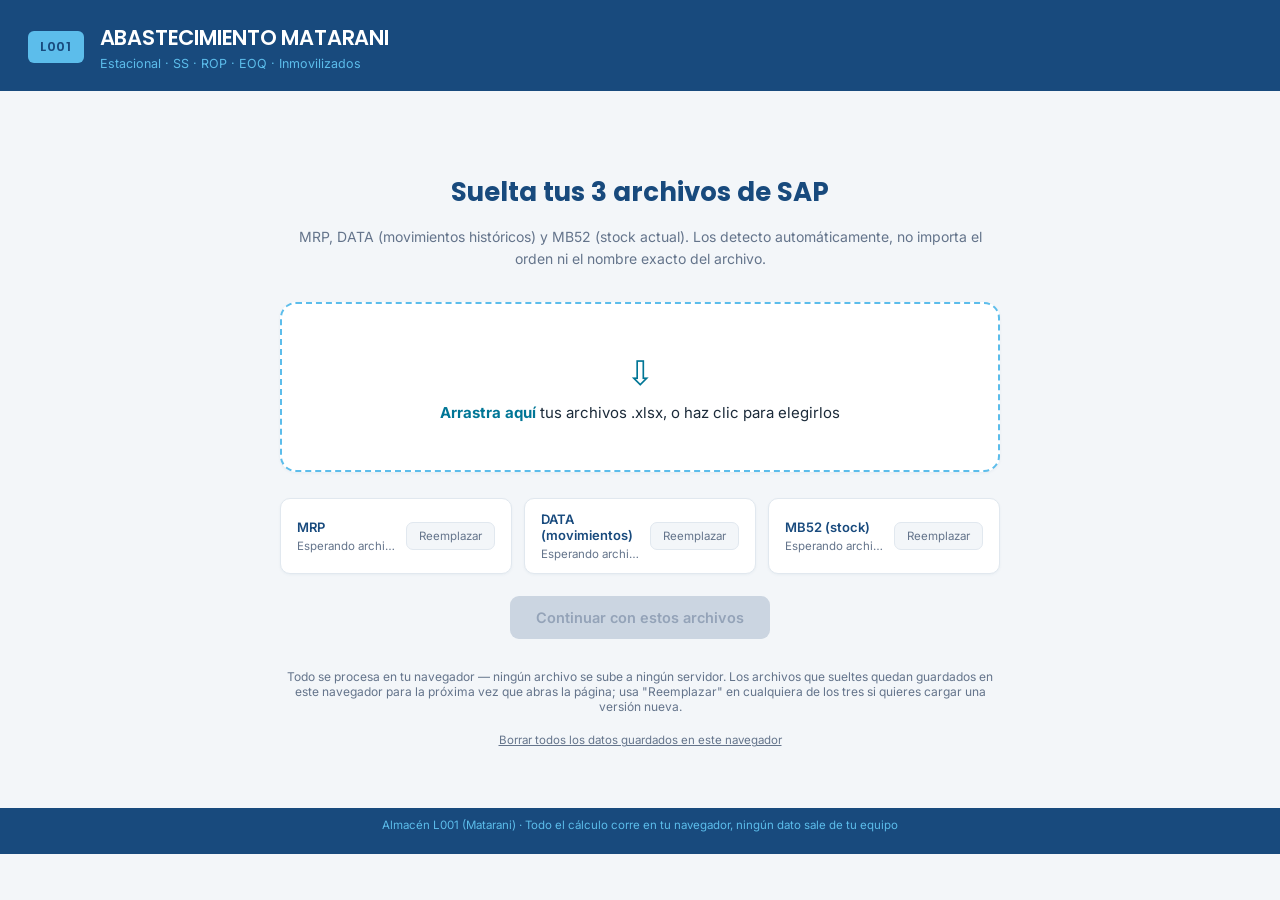
==== index.html @ 0bd4906e "index.html" ====
<!DOCTYPE html>
<html lang="es">
<head>
<meta charset="UTF-8" />
<meta name="viewport" content="width=device-width, initial-scale=1.0" />
<title>Abastecimiento L001 · Matarani</title>
<link rel="preconnect" href="https://fonts.googleapis.com">
<link href="https://fonts.googleapis.com/css2?family=Poppins:wght@500;600;700;800&family=Inter:wght@400;500;600;700&display=swap" rel="stylesheet">
<link rel="stylesheet" href="style.css" />
<script src="vendor/xlsx.full.min.js"></script>
<script src="engine.js" defer></script>
<script src="file-parser.js" defer></script>
<script src="storage.js" defer></script>
<script src="app.js" defer></script>
</head>
<body>

<div id="loading-overlay" style="display:none">
  <div class="loader-content">
    <div class="pulse-dot"></div>
    <p id="loading-msg">Calando datos…</p>
  </div>
</div>

<header class="topbar">
  <div class="topbar-inner">
    <div class="brand">
      <span class="brand-mark">L001</span>
      <div>
        <h1>ABASTECIMIENTO <span class="accent">MATARANI</span></h1>
        <p class="brand-sub">Estacional · SS · ROP · EOQ · Inmovilizados</p>
      </div>
    </div>
  </div>
</header>

<!-- ===================== PANTALLA DE CARGA ===================== -->
<div id="pantalla-carga">
  <div class="carga-inner">
    <h2>Suelta tus 3 archivos de SAP</h2>
    <p class="carga-sub">MRP, DATA (movimientos históricos) y MB52 (stock actual). Los detecto automáticamente, no importa el orden ni el nombre exacto del archivo.</p>

    <div id="dropzone" class="dropzone">
      <input type="file" id="file-input" multiple accept=".xlsx,.xls" hidden />
      <div class="dropzone-icon">⇩</div>
      <p class="dropzone-texto"><strong>Arrastra aquí</strong> tus archivos .xlsx, o haz clic para elegirlos</p>
    </div>

    <div class="chips-archivos">
      <div class="chip-archivo" id="chip-MRP">
        <div class="chip-texto">
          <span class="chip-nombre">MRP</span>
          <span class="chip-status">Esperando archivo…</span>
        </div>
        <button type="button" class="btn-reemplazar" data-tipo="MRP">Reemplazar</button>
        <input type="file" class="input-individual" data-tipo="MRP" accept=".xlsx,.xls" hidden />
      </div>
      <div class="chip-archivo" id="chip-DATA">
        <div class="chip-texto">
          <span class="chip-nombre">DATA (movimientos)</span>
          <span class="chip-status">Esperando archivo…</span>
        </div>
        <button type="button" class="btn-reemplazar" data-tipo="DATA">Reemplazar</button>
        <input type="file" class="input-individual" data-tipo="DATA" accept=".xlsx,.xls" hidden />
      </div>
      <div class="chip-archivo" id="chip-MB52">
        <div class="chip-texto">
          <span class="chip-nombre">MB52 (stock)</span>
          <span class="chip-status">Esperando archivo…</span>
        </div>
        <button type="button" class="btn-reemplazar" data-tipo="MB52">Reemplazar</button>
        <input type="file" class="input-individual" data-tipo="MB52" accept=".xlsx,.xls" hidden />
      </div>
    </div>

    <button type="button" id="btn-continuar" class="btn-continuar" disabled>Continuar con estos archivos</button>

    <p id="aviso-archivos" class="aviso-archivos" style="display:none"></p>

    <p class="carga-nota">
      Todo se procesa en tu navegador — ningún archivo se sube a ningún servidor. Los archivos que sueltes
      quedan guardados en este navegador para la próxima vez que abras la página; usa "Reemplazar" en
      cualquiera de los tres si quieres cargar una versión nueva.
    </p>
    <button type="button" id="btn-borrar-cache" class="btn-texto">Borrar todos los datos guardados en este navegador</button>
  </div>
</div>

<!-- ===================== DASHBOARD ===================== -->
<div id="dashboard" style="display:none">

  <nav class="tabs">
    <button class="tab-btn active" data-tab="resumen">Resumen</button>
    <button class="tab-btn" data-tab="estacionalidad">Estacionalidad</button>
    <button class="tab-btn" data-tab="materiales">Materiales</button>
    <button class="tab-btn" data-tab="tendencia">Tendencia por Producto</button>
    <button class="tab-btn" data-tab="inmovilizados">Inmovilizados</button>
    <button class="tab-btn" data-tab="parametros">Parámetros</button>
    <div class="tabs-acciones">
      <button id="btn-exportar" class="btn-secundario">Exportar Excel</button>
      <button id="btn-nuevos-archivos" class="btn-secundario">Cargar mis archivos</button>
    </div>
  </nav>

  <main>

    <!-- ===================== RESUMEN ===================== -->
    <section id="tab-resumen" class="tab-panel active">
      <p class="linea-temporada">Temporada vigente este mes: <span class="chip" id="temporada-actual">—</span></p>

      <div class="resumen-top">
        <div class="gauge-card">
          <div class="gauge-wrap">
            <div class="gauge" id="gauge-salud" style="--pct:0">
              <div class="gauge-inner">
                <span class="gauge-valor" id="gauge-valor">—</span>
                <span class="gauge-label">Salud de abastecimiento</span>
              </div>
            </div>
          </div>
          <p class="gauge-nota">% de materiales en VERDE (stock por encima del punto de reorden)</p>
        </div>

        <div class="kpi-grid kpi-grid-resumen">
          <div class="kpi-card">
            <span class="kpi-label">Materiales analizados</span>
            <span class="kpi-value" id="kpi-total">—</span>
          </div>
          <div class="kpi-card kpi-rojo">
            <span class="kpi-label">Riesgo de quiebre</span>
            <span class="kpi-value" id="kpi-rojo">—</span>
          </div>
          <div class="kpi-card kpi-amarillo">
            <span class="kpi-label">A vigilar</span>
            <span class="kpi-value" id="kpi-amarillo">—</span>
          </div>
          <div class="kpi-card kpi-verde">
            <span class="kpi-label">OK</span>
            <span class="kpi-value" id="kpi-verde">—</span>
          </div>
        </div>
      </div>
      <p class="confianza-linea">Confianza del dato histórico: <span id="kpi-confianza">—</span></p>

      <div class="panel">
        <div class="panel-header">
          <h2>Top 25 prioritarios</h2>
          <p class="panel-sub">Riesgo real de quiebre + historial de consumo confiable (Alta/Media), usando la demanda de la temporada objetivo de cada material según su lead time.</p>
        </div>
        <div class="table-wrap">
          <table>
            <thead>
              <tr>
                <th>Material</th><th>Descripción</th><th>Clasificación</th><th>Temp. Objetivo</th>
                <th class="num">Stock Real</th><th class="num">ROP Calculado</th><th>Confianza</th>
              </tr>
            </thead>
            <tbody id="tabla-prioritarios-body"></tbody>
          </table>
        </div>
      </div>
    </section>

    <!-- ===================== ESTACIONALIDAD ===================== -->
    <section id="tab-estacionalidad" class="tab-panel">
      <div class="panel">
        <div class="panel-header">
          <h2>Índice de estacionalidad — derivado de tus datos</h2>
          <p class="panel-sub">Consumo promedio de cada mes-calendario (a través de todos los años en tus archivos) vs. el promedio general. Rango analizado: <span id="rango-fechas">—</span></p>
        </div>
        <div id="grafico-estacional" class="grafico-estacional"></div>
        <p class="leyenda-estacional">
          <span class="leyenda-item"><span class="dot dot-roja"></span> Alta</span>
          <span class="leyenda-item"><span class="dot dot-amarilla"></span> Media</span>
          <span class="leyenda-item"><span class="dot dot-verde"></span> Baja</span>
        </p>
      </div>
    </section>

    <!-- ===================== MATERIALES ===================== -->
    <section id="tab-materiales" class="tab-panel">
      <div class="filtros">
        <input type="text" id="buscar-material" placeholder="Buscar por código o descripción…" />
        <select id="filtro-riesgo">
          <option value="TODOS">Todos los riesgos</option>
          <option value="ROJO">Riesgo de quiebre</option>
          <option value="AMARILLO">Vigilar</option>
          <option value="VERDE">OK</option>
        </select>
        <select id="filtro-confianza">
          <option value="TODAS">Toda confianza</option>
          <option value="Alta">Alta</option>
          <option value="Media">Media</option>
          <option value="Baja">Baja</option>
          <option value="Sin datos">Sin datos</option>
        </select>
        <span class="conteo" id="conteo-materiales"></span>
      </div>
      <div class="panel">
        <div class="table-wrap tall">
          <table>
            <thead>
              <tr>
                <th>Material</th><th>Descripción</th><th>Clasif.</th><th>Temp.</th>
                <th class="num">LT (días)</th><th class="num">Stock Real</th>
                <th class="num">SS SAP</th><th class="num">SS Calc.</th>
                <th class="num">ROP SAP</th><th class="num">ROP Calc.</th>
                <th>Confianza</th><th>Últ. Movimiento</th><th class="num">Costo Unit.</th><th class="num">EOQ</th><th>Riesgo</th>
              </tr>
            </thead>
            <tbody id="tabla-materiales-body"></tbody>
          </table>
        </div>
      </div>
    </section>

    <!-- ===================== TENDENCIA POR PRODUCTO ===================== -->
    <section id="tab-tendencia" class="tab-panel">
      <div class="panel">
        <div class="panel-header">
          <h2>Tendencia de consumo por producto</h2>
          <p class="panel-sub">Elige un material para ver su historial de consumo real mes a mes.</p>
        </div>
        <div class="buscador-tendencia">
          <input type="text" id="buscar-tendencia" list="lista-materiales-tendencia" placeholder="Busca por código o descripción…" />
          <datalist id="lista-materiales-tendencia"></datalist>
        </div>
        <div id="tendencia-vacio" class="tendencia-vacio">Selecciona un material para ver su tendencia.</div>
        <div id="tendencia-contenido" style="display:none">
          <div class="tendencia-info">
            <div>
              <span class="tendencia-material" id="tendencia-material-nombre">—</span>
              <span class="tendencia-material-clasif" id="tendencia-material-clasif">—</span>
            </div>
            <div class="tendencia-stats">
              <div><span class="stat-label">Total período</span><span class="stat-valor" id="tendencia-total">—</span></div>
              <div><span class="stat-label">Promedio mensual</span><span class="stat-valor" id="tendencia-promedio">—</span></div>
              <div><span class="stat-label">Mes pico</span><span class="stat-valor" id="tendencia-pico">—</span></div>
              <div><span class="stat-label">Mes valle</span><span class="stat-valor" id="tendencia-valle">—</span></div>
            </div>
          </div>
          <div id="tendencia-grafico" class="tendencia-grafico"></div>
        </div>
      </div>
    </section>

    <!-- ===================== INMOVILIZADOS ===================== -->
    <section id="tab-inmovilizados" class="tab-panel">
      <div class="panel umbrales">
        <label>Umbral moderado (días sin consumo)
          <input type="number" id="umbral-moderado" value="180" min="30" step="10" />
        </label>
        <label>Umbral crítico (días sin consumo)
          <input type="number" id="umbral-critico" value="365" min="60" step="10" />
        </label>
      </div>
      <div class="kpi-grid">
        <div class="kpi-card">
          <span class="kpi-label">Materiales inmovilizados</span>
          <span class="kpi-value" id="kpi-inmov-total">—</span>
        </div>
        <div class="kpi-card kpi-rojo">
          <span class="kpi-label">Crítico</span>
          <span class="kpi-value" id="kpi-inmov-critico">—</span>
        </div>
        <div class="kpi-card kpi-amarillo">
          <span class="kpi-label">Moderado</span>
          <span class="kpi-value" id="kpi-inmov-moderado">—</span>
        </div>
        <div class="kpi-card">
          <span class="kpi-label">Valor estimado inmovilizado</span>
          <span class="kpi-value kpi-value-small" id="kpi-inmov-valor">—</span>
        </div>
      </div>
      <div class="panel">
        <div class="panel-header">
          <h2>Materiales con stock físico y sin consumo real reciente</h2>
          <p class="panel-sub">Costo unitario ya viene de MB52 (ponderado por lote) — no hace falta cargarlo a mano.</p>
        </div>
        <div class="table-wrap tall">
          <table>
            <thead>
              <tr>
                <th>Material</th><th>Descripción</th><th>Clasif.</th>
                <th class="num">Stock Real</th><th class="num">Días sin mov.</th>
                <th>Último consumo</th><th>Severidad</th><th class="num">Valor</th>
              </tr>
            </thead>
            <tbody id="tabla-inmovilizados-body"></tbody>
          </table>
        </div>
      </div>
    </section>

    <!-- ===================== PARAMETROS ===================== -->
    <section id="tab-parametros" class="tab-panel">
      <div class="panel panel-form">
        <div class="panel-header">
          <h2>Parámetros del modelo</h2>
          <p class="panel-sub">Se guardan en este navegador. Al guardar, se vuelve a calcular todo automáticamente.</p>
        </div>
        <form id="form-parametros">
          <label>Nivel de servicio — Z
            <input type="number" id="input-z" step="0.001" />
            <span class="hint">1.645 ≈ 95% · 1.881 ≈ 97% · 2.05 ≈ 98%</span>
          </label>
          <label>Costo de ordenar S (S/. por orden)
            <input type="number" id="input-s" step="1" />
          </label>
          <label>Costo de mantener H (% anual)
            <input type="number" id="input-h" step="0.5" />
          </label>
          <label>Umbral Temporada Alta (índice ≥)
            <input type="number" id="input-umbral-alta" step="0.05" />
          </label>
          <label>Umbral Temporada Baja (índice &lt;)
            <input type="number" id="input-umbral-baja" step="0.05" />
          </label>
          <button type="submit">Guardar y recalcular</button>
          <span class="guardado-msg" id="guardado-msg">Guardado ✓</span>
        </form>
      </div>
    </section>

  </main>
</div>

<footer>
  Almacén L001 (Matarani) · Todo el cálculo corre en tu navegador, ningún dato sale de tu equipo
</footer>

</body>
</html>
---- style.css ----
:root {
  --azul: #184a7d;
  --teal: #007696;
  --celeste: #5cbdeb;
  --verde: #76a140;
  --amarillo: #ffc700;
  --rojo: #ca2d00;
  --azul-soft: rgba(24, 74, 125, 0.08);
  --teal-soft: rgba(0, 118, 150, 0.12);
  --verde-soft: rgba(118, 161, 64, 0.14);
  --amarillo-soft: rgba(255, 199, 0, 0.20);
  --rojo-soft: rgba(202, 45, 0, 0.12);
  --bg: #f3f6f9;
  --panel: #ffffff;
  --line: #e1e8ef;
  --text: #1c2b3a;
  --text-muted: #64748b;
  --font-display: 'Poppins', 'Century Gothic', 'Avant Garde', sans-serif;
  --font-ui: 'Inter', 'Calibri', 'Segoe UI', sans-serif;
}

* { box-sizing: border-box; }

body {
  margin: 0;
  background: var(--bg);
  color: var(--text);
  font-family: var(--font-ui);
  -webkit-font-smoothing: antialiased;
  min-height: 100vh;
}

/* ---------- Loading ---------- */
#loading-overlay {
  position: fixed; inset: 0; z-index: 100;
  background: rgba(24, 74, 125, 0.92);
  display: flex; align-items: center; justify-content: center;
}
.loader-content { text-align: center; color: #fff; }
.pulse-dot {
  width: 14px; height: 14px; border-radius: 50%;
  background: var(--celeste); margin: 0 auto 14px;
  animation: pulse 1.4s ease-in-out infinite;
}
@keyframes pulse {
  0%, 100% { transform: scale(1); opacity: 1; }
  50% { transform: scale(1.3); opacity: 0.6; }
}

/* ---------- Header ---------- */
.topbar { background: var(--azul); }
.topbar-inner {
  max-width: 1800px; margin: 0 auto; padding: 22px 28px 20px;
  display: flex; align-items: center; justify-content: space-between; flex-wrap: wrap; gap: 12px;
}
.brand { display: flex; align-items: center; gap: 16px; }
.brand-mark {
  font-family: var(--font-display); font-weight: 600; font-size: 13px;
  color: var(--azul); background: var(--celeste);
  padding: 6px 12px; border-radius: 6px; letter-spacing: 0.05em;
}
.brand h1 { font-family: var(--font-display); font-size: 21px; margin: 0; font-weight: 600; letter-spacing: -0.01em; color: #fff; }
.brand-sub { margin: 3px 0 0; font-size: 12.5px; color: var(--celeste); }

.wave-divider { width: 100%; height: 20px; line-height: 0; }
.wave-divider svg { width: 100%; height: 100%; display: block; }

/* ---------- Pantalla de carga ---------- */
#pantalla-carga { padding: 60px 28px; }
.carga-inner { max-width: 720px; margin: 0 auto; text-align: center; }
.carga-inner h2 { font-family: var(--font-display); font-size: 26px; margin-bottom: 8px; color: var(--azul); }
.carga-sub { color: var(--text-muted); font-size: 14px; margin-bottom: 32px; line-height: 1.6; }

.dropzone {
  border: 2px dashed var(--celeste); border-radius: 16px; padding: 48px 24px;
  cursor: pointer; transition: border-color 0.2s, background 0.2s;
  background: var(--panel); box-shadow: 0 1px 3px rgba(24, 74, 125, 0.06);
}
.dropzone:hover, .dropzone.dragging { border-color: var(--teal); background: var(--teal-soft); }
.dropzone-icon { font-size: 34px; color: var(--teal); margin-bottom: 10px; }
.dropzone-texto { color: var(--text); font-size: 15px; margin: 0; }
.dropzone-texto strong { color: var(--teal); }

.chips-archivos { display: flex; gap: 12px; margin-top: 26px; flex-wrap: wrap; justify-content: center; }
.chip-archivo {
  flex: 1; min-width: 220px; background: var(--panel); border: 1px solid var(--line);
  border-radius: 10px; padding: 12px 16px; text-align: left; box-shadow: 0 1px 3px rgba(24, 74, 125, 0.05);
  display: flex; align-items: center; justify-content: space-between; gap: 10px;
}
.chip-archivo.chip-listo { border-color: var(--verde); background: var(--verde-soft); }
.chip-texto { display: flex; flex-direction: column; min-width: 0; }
.chip-nombre { display: block; font-weight: 600; font-size: 13px; margin-bottom: 4px; color: var(--azul); }
.chip-status { display: block; font-size: 11.5px; color: var(--text-muted); overflow: hidden; text-overflow: ellipsis; white-space: nowrap; }
.chip-archivo.chip-listo .chip-status { color: #4d7a1f; }
.btn-reemplazar {
  flex-shrink: 0; background: var(--bg); border: 1px solid var(--line); color: var(--text-muted);
  padding: 6px 12px; border-radius: 7px; font-size: 11.5px; cursor: pointer; font-family: var(--font-ui);
}
.btn-reemplazar:hover { border-color: var(--teal); color: var(--teal); }

.btn-continuar {
  margin-top: 22px; background: var(--teal); color: #fff; border: none; font-weight: 600;
  padding: 13px 26px; border-radius: 9px; cursor: pointer; font-family: var(--font-ui); font-size: 14.5px;
}
.btn-continuar:disabled { background: #cbd5e1; color: #94a3b8; cursor: not-allowed; }
.btn-continuar:not(:disabled):hover { background: #005f79; }

.btn-texto {
  display: block; margin: 18px auto 0; background: none; border: none; color: var(--text-muted);
  font-size: 11.5px; text-decoration: underline; cursor: pointer; font-family: var(--font-ui);
}
.btn-texto:hover { color: var(--rojo); }

.aviso-archivos {
  margin-top: 18px; color: #8a6d00; background: var(--amarillo-soft);
  border-radius: 8px; padding: 10px 14px; font-size: 13px;
}
.carga-nota { margin-top: 30px; font-size: 12px; color: var(--text-muted); }

.banner-publicado {
  background: var(--teal-soft); border: 1px solid var(--teal); border-radius: 12px;
  padding: 16px 20px; margin-bottom: 30px; display: flex; align-items: center;
  justify-content: space-between; gap: 16px; flex-wrap: wrap; text-align: left;
}
.banner-publicado p { margin: 0; font-size: 13.5px; color: var(--azul); }
.aviso-modo-publicado {
  max-width: 1800px; margin: 0 auto; padding: 10px 28px; background: var(--teal-soft);
  color: var(--teal); font-size: 12.5px; border-bottom: 1px solid var(--line);
}
.label-ancho { flex-basis: 100%; }
.acciones-publicar { display: flex; align-items: center; gap: 14px; padding: 0 20px 20px; }
.estado-publicar { font-size: 12.5px; color: var(--text-muted); }
.estado-publicar.ok { color: var(--verde); }
.estado-publicar.error { color: var(--rojo); }

/* ---------- Tabs ---------- */
.tabs {
  max-width: 1800px; margin: 0 auto; padding: 14px 28px 0;
  display: flex; gap: 6px; align-items: center; border-bottom: 1px solid var(--line);
}
.tab-btn {
  font-family: var(--font-ui); font-size: 14px; font-weight: 500;
  background: none; border: none; color: var(--text-muted);
  padding: 10px 16px; cursor: pointer; border-bottom: 2px solid transparent;
  transition: color 0.15s, border-color 0.15s;
}
.tab-btn:hover { color: var(--azul); }
.tab-btn.active { color: var(--teal); border-bottom-color: var(--teal); }
.tabs-acciones { margin-left: auto; display: flex; gap: 8px; padding-bottom: 8px; }
.btn-secundario {
  background: var(--panel); border: 1px solid var(--line); color: var(--azul);
  padding: 7px 14px; border-radius: 8px; font-size: 12.5px; cursor: pointer; font-family: var(--font-ui);
}
.btn-secundario:hover { border-color: var(--teal); color: var(--teal); }

main { max-width: 1800px; margin: 0 auto; padding: 26px 28px 60px; }
.tab-panel { display: none; }
.tab-panel.active { display: block; }

/* ---------- KPI cards ---------- */
.linea-temporada { color: var(--text-muted); font-size: 13.5px; margin: 0 0 16px; }
.kpi-grid { display: grid; grid-template-columns: repeat(4, 1fr); gap: 14px; margin-bottom: 8px; }
.kpi-card {
  background: var(--panel); border: 1px solid var(--line); border-top: 3px solid var(--celeste);
  border-radius: 10px; padding: 16px 18px; display: flex; flex-direction: column; gap: 6px;
  box-shadow: 0 1px 3px rgba(24, 74, 125, 0.05);
}
.kpi-label { font-size: 12px; color: var(--text-muted); }
.kpi-value { font-family: var(--font-display); font-size: 30px; font-weight: 600; color: var(--azul); font-variant-numeric: tabular-nums; }
.kpi-value-small { font-size: 18px; }
.kpi-card.kpi-rojo { border-top-color: var(--rojo); }
.kpi-card.kpi-rojo .kpi-value { color: var(--rojo); }
.kpi-card.kpi-amarillo { border-top-color: var(--amarillo); }
.kpi-card.kpi-amarillo .kpi-value { color: #8a6d00; }
.kpi-card.kpi-verde { border-top-color: var(--verde); }
.kpi-card.kpi-verde .kpi-value { color: var(--verde); }
.confianza-linea { color: var(--text-muted); font-size: 13px; margin: 10px 0 24px; }

/* ---------- Panels ---------- */
.panel { background: var(--panel); border: 1px solid var(--line); border-radius: 12px; margin-bottom: 20px; overflow: hidden; box-shadow: 0 1px 3px rgba(24, 74, 125, 0.05); }
.panel-header { padding: 18px 20px 4px; }
.panel-header h2 { font-family: var(--font-display); font-size: 16px; margin: 0 0 4px; font-weight: 600; color: var(--azul); }
.panel-sub { font-size: 12.5px; color: var(--text-muted); margin: 0 0 12px; }

/* ---------- Tables ---------- */
.table-wrap { overflow-x: auto; padding: 0 4px 12px; }
.table-wrap.tall { max-height: 620px; overflow-y: auto; }
table { width: 100%; border-collapse: collapse; font-size: 12.8px; }
thead th {
  position: sticky; top: 0; background: var(--azul);
  text-align: left; padding: 10px 12px; font-weight: 500; color: #fff;
  border-bottom: 1px solid var(--line); white-space: nowrap;
}
tbody td { padding: 9px 12px; border-bottom: 1px solid var(--line); white-space: nowrap; }
tbody tr:hover { background: var(--teal-soft); }
td.num, th.num { text-align: right; font-variant-numeric: tabular-nums; }
td.desc { white-space: normal; max-width: 260px; }
.muted { color: var(--text-muted); font-style: italic; }
.centrado { text-align: center; }

/* ---------- Chips ---------- */
.chip {
  display: inline-block; font-size: 11px; font-weight: 500; padding: 3px 9px;
  border-radius: 20px; font-family: var(--font-ui);
}
.chip-roja { background: var(--rojo-soft); color: var(--rojo); }
.chip-amarilla { background: var(--amarillo-soft); color: #8a6d00; }
.chip-verde { background: var(--verde-soft); color: var(--verde); }
.chip-alta { background: var(--verde-soft); color: var(--verde); }
.chip-media { background: var(--amarillo-soft); color: #8a6d00; }
.chip-baja { background: #eef1f5; color: var(--text-muted); }
.chip-sindatos { background: #eef1f5; color: var(--text-muted); }

/* ---------- Filters ---------- */
.filtros { display: flex; gap: 10px; align-items: center; margin-bottom: 14px; flex-wrap: wrap; }
.filtros input, .filtros select {
  background: var(--panel); border: 1px solid var(--line); color: var(--text);
  padding: 9px 12px; border-radius: 8px; font-family: var(--font-ui); font-size: 13px;
}
.filtros input { flex: 1; min-width: 220px; }
.conteo { color: var(--text-muted); font-size: 12.5px; margin-left: auto; }

/* ---------- Inmovilizados thresholds ---------- */
.umbrales { padding: 16px 20px; display: flex; gap: 24px; }
.umbrales label { display: flex; flex-direction: column; gap: 6px; font-size: 12.5px; color: var(--text-muted); }
.umbrales input {
  background: var(--bg); border: 1px solid var(--line); color: var(--text);
  padding: 7px 10px; border-radius: 6px; width: 100px;
}

/* ---------- Parametros form ---------- */
.panel-form form { padding: 4px 20px 22px; display: flex; flex-wrap: wrap; gap: 20px; align-items: flex-end; }
.panel-form label { display: flex; flex-direction: column; gap: 6px; font-size: 12.5px; color: var(--text-muted); }
.panel-form input {
  background: var(--bg); border: 1px solid var(--line); color: var(--text);
  padding: 9px 11px; border-radius: 8px; width: 160px;
}
.hint { font-size: 10.5px; color: var(--text-muted); font-style: italic; }
.panel-form button {
  background: var(--teal); color: #fff; border: none; font-weight: 600;
  padding: 10px 18px; border-radius: 8px; cursor: pointer; font-family: var(--font-ui); font-size: 13.5px;
}
.panel-form button:hover { background: #005f79; }
.guardado-msg { color: var(--verde); font-size: 12.5px; opacity: 0; transition: opacity 0.3s; }
.datos-info { padding: 0 20px 20px; font-size: 13px; color: var(--text-muted); line-height: 1.6; }
.datos-info code { background: var(--bg); padding: 2px 6px; border-radius: 4px; font-size: 12px; color: var(--teal); }

/* ---------- Estacionalidad ---------- */
.grafico-estacional {
  display: flex; align-items: flex-end; gap: 10px; height: 220px;
  padding: 20px 20px 8px; margin: 0 4px;
}
.barra-mes { flex: 1; display: flex; flex-direction: column; align-items: center; justify-content: flex-end; height: 100%; }
.barra-valor { font-size: 11px; color: var(--text-muted); margin-bottom: 4px; font-variant-numeric: tabular-nums; }
.barra { width: 100%; border-radius: 4px 4px 0 0; transition: height 0.3s; }
.barra-roja { background: var(--rojo); }
.barra-amarilla { background: var(--amarillo); }
.barra-verde { background: var(--verde); }
.barra-label { font-size: 11.5px; color: var(--text-muted); margin-top: 8px; }
.leyenda-estacional { display: flex; gap: 20px; padding: 0 20px 18px; font-size: 12px; color: var(--text-muted); }
.leyenda-item { display: flex; align-items: center; gap: 6px; }
.dot { width: 8px; height: 8px; border-radius: 50%; display: inline-block; }
.dot-roja { background: var(--rojo); }
.dot-amarilla { background: var(--amarillo); }
.dot-verde { background: var(--verde); }

footer {
  background: var(--azul); color: var(--celeste); text-align: center;
  font-size: 11.5px; padding: 10px 24px 22px;
}
footer .tagline { display: block; font-family: var(--font-display); font-style: italic; font-size: 12.5px; color: #fff; margin-bottom: 6px; }

@media (max-width: 900px) {
  .kpi-grid { grid-template-columns: repeat(2, 1fr); }
  .chips-archivos { flex-direction: column; }
}
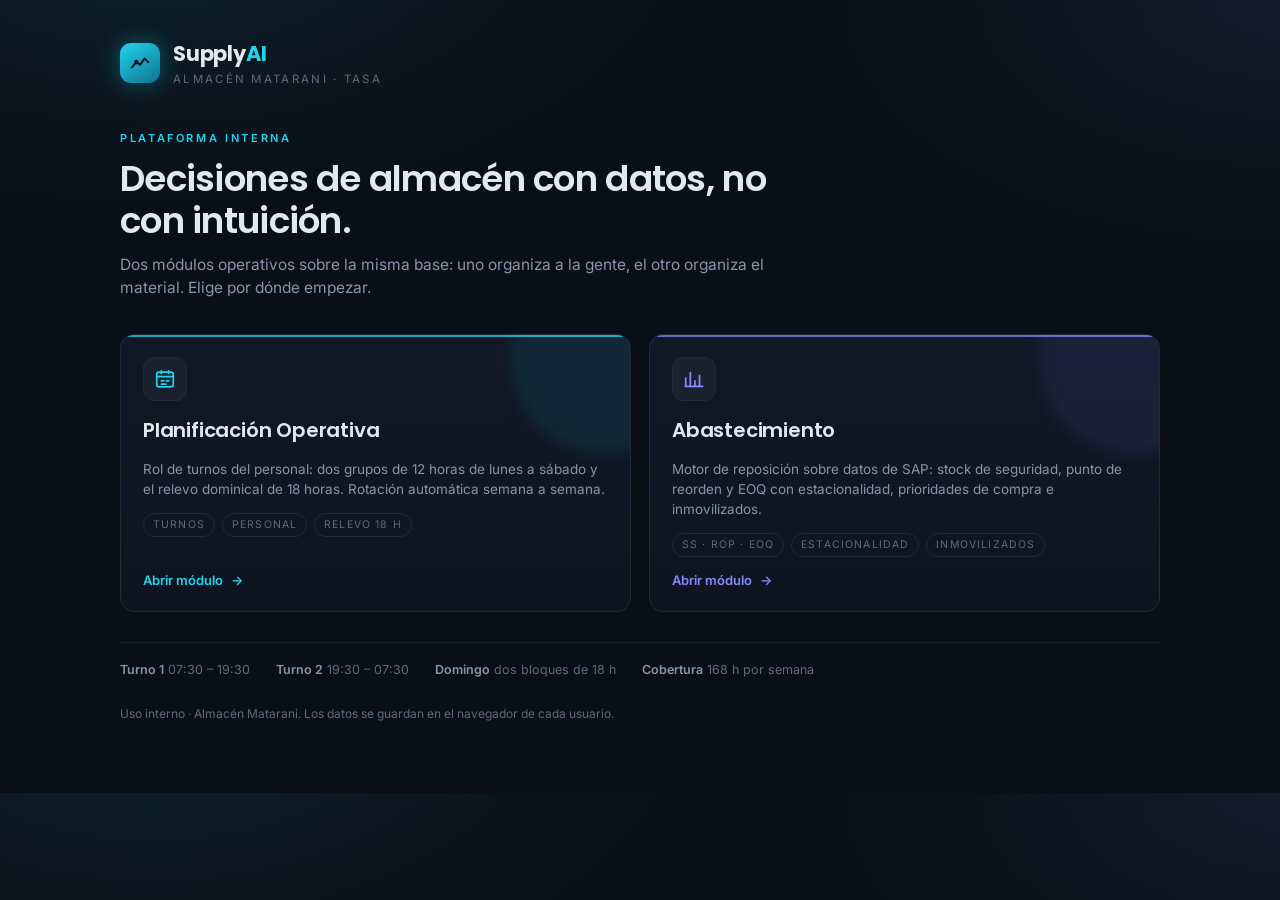
==== commit 70b591b4: "index.html" ====
--- a/index.html
+++ b/index.html
@@ -1,333 +1,128 @@
 <!DOCTYPE html>
 <html lang="es">
-<head>
-<meta charset="UTF-8" />
-<meta name="viewport" content="width=device-width, initial-scale=1.0" />
-<title>Abastecimiento L001 · Matarani</title>
+<meta charset="utf-8">
+<meta name="viewport" content="width=device-width, initial-scale=1">
+<title>Supply AI — TASA</title>
 <link rel="preconnect" href="https://fonts.googleapis.com">
-<link href="https://fonts.googleapis.com/css2?family=Poppins:wght@500;600;700;800&family=Inter:wght@400;500;600;700&display=swap" rel="stylesheet">
-<link rel="stylesheet" href="style.css" />
-<script src="vendor/xlsx.full.min.js"></script>
-<script src="engine.js" defer></script>
-<script src="file-parser.js" defer></script>
-<script src="storage.js" defer></script>
-<script src="app.js" defer></script>
-</head>
-<body>
+<link rel="preconnect" href="https://fonts.gstatic.com" crossorigin>
+<link href="https://fonts.googleapis.com/css2?family=Poppins:wght@500;600;700&family=Inter:wght@400;500;600&display=swap" rel="stylesheet">
+<style>
+  :root{
+    --bg:#0a0e17; --panel:#111826; --panel-2:#0e141f;
+    --line:#1e293b; --line-soft:#172032;
+    --cyan:#22d3ee; --cyan-deep:#0e7490;
+    --violet:#818cf8; --amber:#f59e0b;
+    --text:#e2e8f0; --muted:#8496ad; --dim:#5b6b81;
+    --head:"Poppins",-apple-system,system-ui,sans-serif;
+    --body:"Inter",-apple-system,system-ui,sans-serif;
+  }
+  *{box-sizing:border-box}
+  body{margin:0;background:var(--bg);color:var(--text);font-family:var(--body);font-size:15px;line-height:1.5;
+    background-image:radial-gradient(900px 480px at 12% -10%,rgba(34,211,238,.10),transparent 60%),
+                     radial-gradient(760px 420px at 100% 0%,rgba(129,140,248,.09),transparent 60%);}
+  a{color:inherit;text-decoration:none}
+  .wrap{max-width:1080px;margin:0 auto;padding:38px 20px 70px}
 
-<div id="loading-overlay" style="display:none">
-  <div class="loader-content">
-    <div class="pulse-dot"></div>
-    <p id="loading-msg">Calando datos…</p>
-  </div>
-</div>
+  /* marca */
+  .brand{display:flex;align-items:center;gap:13px}
+  .mark{width:40px;height:40px;border-radius:11px;background:linear-gradient(145deg,var(--cyan),var(--cyan-deep));
+    display:grid;place-items:center;box-shadow:0 0 26px rgba(34,211,238,.35)}
+  .mark svg{width:22px;height:22px}
+  .brand .n{font-family:var(--head);font-weight:700;font-size:21px;letter-spacing:-.01em}
+  .brand .n span{color:var(--cyan)}
+  .brand .s{font-size:11.5px;color:var(--dim);text-transform:uppercase;letter-spacing:.2em;margin-top:1px}
 
-<header class="topbar">
-  <div class="topbar-inner">
-    <div class="brand">
-      <span class="brand-mark">L001</span>
-      <div>
-        <h1>ABASTECIMIENTO <span class="accent">MATARANI</span></h1>
-        <p class="brand-sub">Estacional · SS · ROP · EOQ · Inmovilizados</p>
-      </div>
+  .hero{margin:42px 0 8px;max-width:660px}
+  .kicker{font-size:11px;text-transform:uppercase;letter-spacing:.24em;color:var(--cyan);font-weight:600}
+  .hero h1{font-family:var(--head);font-weight:600;font-size:36px;line-height:1.15;margin:12px 0 12px;letter-spacing:-.02em}
+  .hero p{color:var(--muted);margin:0;font-size:15.5px}
+
+  /* módulos */
+  .grid{display:grid;grid-template-columns:1fr 1fr;gap:18px;margin-top:34px}
+  .mod{position:relative;background:linear-gradient(180deg,var(--panel),var(--panel-2));border:1px solid var(--line);
+    border-radius:14px;padding:22px 22px 20px;display:flex;flex-direction:column;gap:14px;min-height:238px;
+    transition:border-color .18s,transform .18s,box-shadow .18s;overflow:hidden}
+  .mod:before{content:"";position:absolute;left:0;right:0;top:0;height:2px;background:var(--accent);opacity:.75}
+  .mod:after{content:"";position:absolute;width:190px;height:190px;right:-70px;top:-70px;border-radius:50%;
+    background:var(--accent);opacity:.09;filter:blur(8px)}
+  .mod:hover,.mod:focus-visible{transform:translateY(-3px);border-color:var(--accent);box-shadow:0 16px 40px rgba(0,0,0,.45);outline:none}
+  .ico{width:44px;height:44px;border-radius:11px;display:grid;place-items:center;background:rgba(255,255,255,.045);
+    border:1px solid var(--line);color:var(--accent);position:relative;z-index:1}
+  .ico svg{width:22px;height:22px}
+  .mod h2{font-family:var(--head);font-weight:600;font-size:20px;margin:0;letter-spacing:-.01em;position:relative;z-index:1}
+  .mod p{margin:0;color:var(--muted);font-size:13.5px;position:relative;z-index:1}
+  .tags{display:flex;gap:7px;flex-wrap:wrap;position:relative;z-index:1}
+  .tag{font-size:10.5px;text-transform:uppercase;letter-spacing:.11em;color:var(--dim);
+    border:1px solid var(--line);border-radius:999px;padding:3px 9px}
+  .go{margin-top:auto;display:flex;align-items:center;gap:8px;font-size:13px;font-weight:600;color:var(--accent);
+    position:relative;z-index:1}
+  .go .arrow{transition:transform .18s}
+  .mod:hover .go .arrow{transform:translateX(4px)}
+
+  .mod-plan{--accent:var(--cyan)}
+  .mod-abas{--accent:var(--violet)}
+
+  /* pie */
+  .strip{margin-top:30px;display:flex;gap:26px;flex-wrap:wrap;padding-top:18px;border-top:1px solid var(--line-soft);
+    font-size:12.5px;color:var(--dim)}
+  .strip b{color:var(--muted);font-weight:600}
+  footer{margin-top:26px;font-size:12px;color:var(--dim)}
+  @media (max-width:720px){ .grid{grid-template-columns:1fr} .hero h1{font-size:28px} }
+</style>
+
+<div class="wrap">
+  <div class="brand">
+    <div class="mark" aria-hidden="true">
+      <svg viewBox="0 0 24 24" fill="none" stroke="#04121a" stroke-width="2.1" stroke-linecap="round" stroke-linejoin="round">
+        <path d="M3 17l5-6 4 3 5-7 4 4"/><circle cx="8" cy="11" r="1.4" fill="#04121a"/>
+      </svg>
+    </div>
+    <div>
+      <div class="n">Supply<span>AI</span></div>
+      <div class="s">Almacén Matarani · TASA</div>
     </div>
   </div>
-</header>
 
-<!-- ===================== PANTALLA DE CARGA ===================== -->
-<div id="pantalla-carga">
-  <div class="carga-inner">
-    <h2>Suelta tus 3 archivos de SAP</h2>
-    <p class="carga-sub">MRP, DATA (movimientos históricos) y MB52 (stock actual). Los detecto automáticamente, no importa el orden ni el nombre exacto del archivo.</p>
+  <div class="hero">
+    <div class="kicker">Plataforma interna</div>
+    <h1>Decisiones de almacén con datos, no con intuición.</h1>
+    <p>Dos módulos operativos sobre la misma base: uno organiza a la gente, el otro organiza el material. Elige por dónde empezar.</p>
+  </div>
 
-    <div id="dropzone" class="dropzone">
-      <input type="file" id="file-input" multiple accept=".xlsx,.xls" hidden />
-      <div class="dropzone-icon">⇩</div>
-      <p class="dropzone-texto"><strong>Arrastra aquí</strong> tus archivos .xlsx, o haz clic para elegirlos</p>
-    </div>
+  <div class="grid">
+    <a class="mod mod-plan" href="rol-de-turnos.html">
+      <div class="ico" aria-hidden="true">
+        <svg viewBox="0 0 24 24" fill="none" stroke="currentColor" stroke-width="1.9" stroke-linecap="round">
+          <rect x="3" y="4.5" width="18" height="16" rx="2.5"/><path d="M3 9.5h18M8 3v3M16 3v3"/>
+          <path d="M8 14h3M13.5 14h2.5M8 17.5h5"/>
+        </svg>
+      </div>
+      <h2>Planificación Operativa</h2>
+      <p>Rol de turnos del personal: dos grupos de 12 horas de lunes a sábado y el relevo dominical de 18 horas. Rotación automática semana a semana.</p>
+      <div class="tags"><span class="tag">Turnos</span><span class="tag">Personal</span><span class="tag">Relevo 18 h</span></div>
+      <div class="go">Abrir módulo <span class="arrow">→</span></div>
+    </a>
 
-    <div class="chips-archivos">
-      <div class="chip-archivo" id="chip-MRP">
-        <div class="chip-texto">
-          <span class="chip-nombre">MRP</span>
-          <span class="chip-status">Esperando archivo…</span>
-        </div>
-        <button type="button" class="btn-reemplazar" data-tipo="MRP">Reemplazar</button>
-        <input type="file" class="input-individual" data-tipo="MRP" accept=".xlsx,.xls" hidden />
+    <a class="mod mod-abas" href="abastecimiento.html">
+      <div class="ico" aria-hidden="true">
+        <svg viewBox="0 0 24 24" fill="none" stroke="currentColor" stroke-width="1.9" stroke-linecap="round" stroke-linejoin="round">
+          <path d="M3 20V11m5 9V5m5 15v-6m5 6V8"/><path d="M2.5 20h19"/>
+        </svg>
       </div>
-      <div class="chip-archivo" id="chip-DATA">
-        <div class="chip-texto">
-          <span class="chip-nombre">DATA (movimientos)</span>
-          <span class="chip-status">Esperando archivo…</span>
-        </div>
-        <button type="button" class="btn-reemplazar" data-tipo="DATA">Reemplazar</button>
-        <input type="file" class="input-individual" data-tipo="DATA" accept=".xlsx,.xls" hidden />
-      </div>
-      <div class="chip-archivo" id="chip-MB52">
-        <div class="chip-texto">
-          <span class="chip-nombre">MB52 (stock)</span>
-          <span class="chip-status">Esperando archivo…</span>
-        </div>
-        <button type="button" class="btn-reemplazar" data-tipo="MB52">Reemplazar</button>
-        <input type="file" class="input-individual" data-tipo="MB52" accept=".xlsx,.xls" hidden />
-      </div>
-    </div>
+      <h2>Abastecimiento</h2>
+      <p>Motor de reposición sobre datos de SAP: stock de seguridad, punto de reorden y EOQ con estacionalidad, prioridades de compra e inmovilizados.</p>
+      <div class="tags"><span class="tag">SS · ROP · EOQ</span><span class="tag">Estacionalidad</span><span class="tag">Inmovilizados</span></div>
+      <div class="go">Abrir módulo <span class="arrow">→</span></div>
+    </a>
+  </div>
 
-    <button type="button" id="btn-continuar" class="btn-continuar" disabled>Continuar con estos archivos</button>
+  <div class="strip">
+    <span><b>Turno 1</b> 07:30 – 19:30</span>
+    <span><b>Turno 2</b> 19:30 – 07:30</span>
+    <span><b>Domingo</b> dos bloques de 18 h</span>
+    <span><b>Cobertura</b> 168 h por semana</span>
+  </div>
 
-    <p id="aviso-archivos" class="aviso-archivos" style="display:none"></p>
-
-    <p class="carga-nota">
-      Todo se procesa en tu navegador — ningún archivo se sube a ningún servidor. Los archivos que sueltes
-      quedan guardados en este navegador para la próxima vez que abras la página; usa "Reemplazar" en
-      cualquiera de los tres si quieres cargar una versión nueva.
-    </p>
-    <button type="button" id="btn-borrar-cache" class="btn-texto">Borrar todos los datos guardados en este navegador</button>
-  </div>
+  <footer>Uso interno · Almacén Matarani. Los datos se guardan en el navegador de cada usuario.</footer>
 </div>
-
-<!-- ===================== DASHBOARD ===================== -->
-<div id="dashboard" style="display:none">
-
-  <nav class="tabs">
-    <button class="tab-btn active" data-tab="resumen">Resumen</button>
-    <button class="tab-btn" data-tab="estacionalidad">Estacionalidad</button>
-    <button class="tab-btn" data-tab="materiales">Materiales</button>
-    <button class="tab-btn" data-tab="tendencia">Tendencia por Producto</button>
-    <button class="tab-btn" data-tab="inmovilizados">Inmovilizados</button>
-    <button class="tab-btn" data-tab="parametros">Parámetros</button>
-    <div class="tabs-acciones">
-      <button id="btn-exportar" class="btn-secundario">Exportar Excel</button>
-      <button id="btn-nuevos-archivos" class="btn-secundario">Cargar mis archivos</button>
-    </div>
-  </nav>
-
-  <main>
-
-    <!-- ===================== RESUMEN ===================== -->
-    <section id="tab-resumen" class="tab-panel active">
-      <p class="linea-temporada">Temporada vigente este mes: <span class="chip" id="temporada-actual">—</span></p>
-
-      <div class="resumen-top">
-        <div class="gauge-card">
-          <div class="gauge-wrap">
-            <div class="gauge" id="gauge-salud" style="--pct:0">
-              <div class="gauge-inner">
-                <span class="gauge-valor" id="gauge-valor">—</span>
-                <span class="gauge-label">Salud de abastecimiento</span>
-              </div>
-            </div>
-          </div>
-          <p class="gauge-nota">% de materiales en VERDE (stock por encima del punto de reorden)</p>
-        </div>
-
-        <div class="kpi-grid kpi-grid-resumen">
-          <div class="kpi-card">
-            <span class="kpi-label">Materiales analizados</span>
-            <span class="kpi-value" id="kpi-total">—</span>
-          </div>
-          <div class="kpi-card kpi-rojo">
-            <span class="kpi-label">Riesgo de quiebre</span>
-            <span class="kpi-value" id="kpi-rojo">—</span>
-          </div>
-          <div class="kpi-card kpi-amarillo">
-            <span class="kpi-label">A vigilar</span>
-            <span class="kpi-value" id="kpi-amarillo">—</span>
-          </div>
-          <div class="kpi-card kpi-verde">
-            <span class="kpi-label">OK</span>
-            <span class="kpi-value" id="kpi-verde">—</span>
-          </div>
-        </div>
-      </div>
-      <p class="confianza-linea">Confianza del dato histórico: <span id="kpi-confianza">—</span></p>
-
-      <div class="panel">
-        <div class="panel-header">
-          <h2>Top 25 prioritarios</h2>
-          <p class="panel-sub">Riesgo real de quiebre + historial de consumo confiable (Alta/Media), usando la demanda de la temporada objetivo de cada material según su lead time.</p>
-        </div>
-        <div class="table-wrap">
-          <table>
-            <thead>
-              <tr>
-                <th>Material</th><th>Descripción</th><th>Clasificación</th><th>Temp. Objetivo</th>
-                <th class="num">Stock Real</th><th class="num">ROP Calculado</th><th>Confianza</th>
-              </tr>
-            </thead>
-            <tbody id="tabla-prioritarios-body"></tbody>
-          </table>
-        </div>
-      </div>
-    </section>
-
-    <!-- ===================== ESTACIONALIDAD ===================== -->
-    <section id="tab-estacionalidad" class="tab-panel">
-      <div class="panel">
-        <div class="panel-header">
-          <h2>Índice de estacionalidad — derivado de tus datos</h2>
-          <p class="panel-sub">Consumo promedio de cada mes-calendario (a través de todos los años en tus archivos) vs. el promedio general. Rango analizado: <span id="rango-fechas">—</span></p>
-        </div>
-        <div id="grafico-estacional" class="grafico-estacional"></div>
-        <p class="leyenda-estacional">
-          <span class="leyenda-item"><span class="dot dot-roja"></span> Alta</span>
-          <span class="leyenda-item"><span class="dot dot-amarilla"></span> Media</span>
-          <span class="leyenda-item"><span class="dot dot-verde"></span> Baja</span>
-        </p>
-      </div>
-    </section>
-
-    <!-- ===================== MATERIALES ===================== -->
-    <section id="tab-materiales" class="tab-panel">
-      <div class="filtros">
-        <input type="text" id="buscar-material" placeholder="Buscar por código o descripción…" />
-        <select id="filtro-riesgo">
-          <option value="TODOS">Todos los riesgos</option>
-          <option value="ROJO">Riesgo de quiebre</option>
-          <option value="AMARILLO">Vigilar</option>
-          <option value="VERDE">OK</option>
-        </select>
-        <select id="filtro-confianza">
-          <option value="TODAS">Toda confianza</option>
-          <option value="Alta">Alta</option>
-          <option value="Media">Media</option>
-          <option value="Baja">Baja</option>
-          <option value="Sin datos">Sin datos</option>
-        </select>
-        <span class="conteo" id="conteo-materiales"></span>
-      </div>
-      <div class="panel">
-        <div class="table-wrap tall">
-          <table>
-            <thead>
-              <tr>
-                <th>Material</th><th>Descripción</th><th>Clasif.</th><th>Temp.</th>
-                <th class="num">LT (días)</th><th class="num">Stock Real</th>
-                <th class="num">SS SAP</th><th class="num">SS Calc.</th>
-                <th class="num">ROP SAP</th><th class="num">ROP Calc.</th>
-                <th>Confianza</th><th>Últ. Movimiento</th><th class="num">Costo Unit.</th><th class="num">EOQ</th><th>Riesgo</th>
-              </tr>
-            </thead>
-            <tbody id="tabla-materiales-body"></tbody>
-          </table>
-        </div>
-      </div>
-    </section>
-
-    <!-- ===================== TENDENCIA POR PRODUCTO ===================== -->
-    <section id="tab-tendencia" class="tab-panel">
-      <div class="panel">
-        <div class="panel-header">
-          <h2>Tendencia de consumo por producto</h2>
-          <p class="panel-sub">Elige un material para ver su historial de consumo real mes a mes.</p>
-        </div>
-        <div class="buscador-tendencia">
-          <input type="text" id="buscar-tendencia" list="lista-materiales-tendencia" placeholder="Busca por código o descripción…" />
-          <datalist id="lista-materiales-tendencia"></datalist>
-        </div>
-        <div id="tendencia-vacio" class="tendencia-vacio">Selecciona un material para ver su tendencia.</div>
-        <div id="tendencia-contenido" style="display:none">
-          <div class="tendencia-info">
-            <div>
-              <span class="tendencia-material" id="tendencia-material-nombre">—</span>
-              <span class="tendencia-material-clasif" id="tendencia-material-clasif">—</span>
-            </div>
-            <div class="tendencia-stats">
-              <div><span class="stat-label">Total período</span><span class="stat-valor" id="tendencia-total">—</span></div>
-              <div><span class="stat-label">Promedio mensual</span><span class="stat-valor" id="tendencia-promedio">—</span></div>
-              <div><span class="stat-label">Mes pico</span><span class="stat-valor" id="tendencia-pico">—</span></div>
-              <div><span class="stat-label">Mes valle</span><span class="stat-valor" id="tendencia-valle">—</span></div>
-            </div>
-          </div>
-          <div id="tendencia-grafico" class="tendencia-grafico"></div>
-        </div>
-      </div>
-    </section>
-
-    <!-- ===================== INMOVILIZADOS ===================== -->
-    <section id="tab-inmovilizados" class="tab-panel">
-      <div class="panel umbrales">
-        <label>Umbral moderado (días sin consumo)
-          <input type="number" id="umbral-moderado" value="180" min="30" step="10" />
-        </label>
-        <label>Umbral crítico (días sin consumo)
-          <input type="number" id="umbral-critico" value="365" min="60" step="10" />
-        </label>
-      </div>
-      <div class="kpi-grid">
-        <div class="kpi-card">
-          <span class="kpi-label">Materiales inmovilizados</span>
-          <span class="kpi-value" id="kpi-inmov-total">—</span>
-        </div>
-        <div class="kpi-card kpi-rojo">
-          <span class="kpi-label">Crítico</span>
-          <span class="kpi-value" id="kpi-inmov-critico">—</span>
-        </div>
-        <div class="kpi-card kpi-amarillo">
-          <span class="kpi-label">Moderado</span>
-          <span class="kpi-value" id="kpi-inmov-moderado">—</span>
-        </div>
-        <div class="kpi-card">
-          <span class="kpi-label">Valor estimado inmovilizado</span>
-          <span class="kpi-value kpi-value-small" id="kpi-inmov-valor">—</span>
-        </div>
-      </div>
-      <div class="panel">
-        <div class="panel-header">
-          <h2>Materiales con stock físico y sin consumo real reciente</h2>
-          <p class="panel-sub">Costo unitario ya viene de MB52 (ponderado por lote) — no hace falta cargarlo a mano.</p>
-        </div>
-        <div class="table-wrap tall">
-          <table>
-            <thead>
-              <tr>
-                <th>Material</th><th>Descripción</th><th>Clasif.</th>
-                <th class="num">Stock Real</th><th class="num">Días sin mov.</th>
-                <th>Último consumo</th><th>Severidad</th><th class="num">Valor</th>
-              </tr>
-            </thead>
-            <tbody id="tabla-inmovilizados-body"></tbody>
-          </table>
-        </div>
-      </div>
-    </section>
-
-    <!-- ===================== PARAMETROS ===================== -->
-    <section id="tab-parametros" class="tab-panel">
-      <div class="panel panel-form">
-        <div class="panel-header">
-          <h2>Parámetros del modelo</h2>
-          <p class="panel-sub">Se guardan en este navegador. Al guardar, se vuelve a calcular todo automáticamente.</p>
-        </div>
-        <form id="form-parametros">
-          <label>Nivel de servicio — Z
-            <input type="number" id="input-z" step="0.001" />
-            <span class="hint">1.645 ≈ 95% · 1.881 ≈ 97% · 2.05 ≈ 98%</span>
-          </label>
-          <label>Costo de ordenar S (S/. por orden)
-            <input type="number" id="input-s" step="1" />
-          </label>
-          <label>Costo de mantener H (% anual)
-            <input type="number" id="input-h" step="0.5" />
-          </label>
-          <label>Umbral Temporada Alta (índice ≥)
-            <input type="number" id="input-umbral-alta" step="0.05" />
-          </label>
-          <label>Umbral Temporada Baja (índice &lt;)
-            <input type="number" id="input-umbral-baja" step="0.05" />
-          </label>
-          <button type="submit">Guardar y recalcular</button>
-          <span class="guardado-msg" id="guardado-msg">Guardado ✓</span>
-        </form>
-      </div>
-    </section>
-
-  </main>
-</div>
-
-<footer>
-  Almacén L001 (Matarani) · Todo el cálculo corre en tu navegador, ningún dato sale de tu equipo
-</footer>
-
-</body>
 </html>
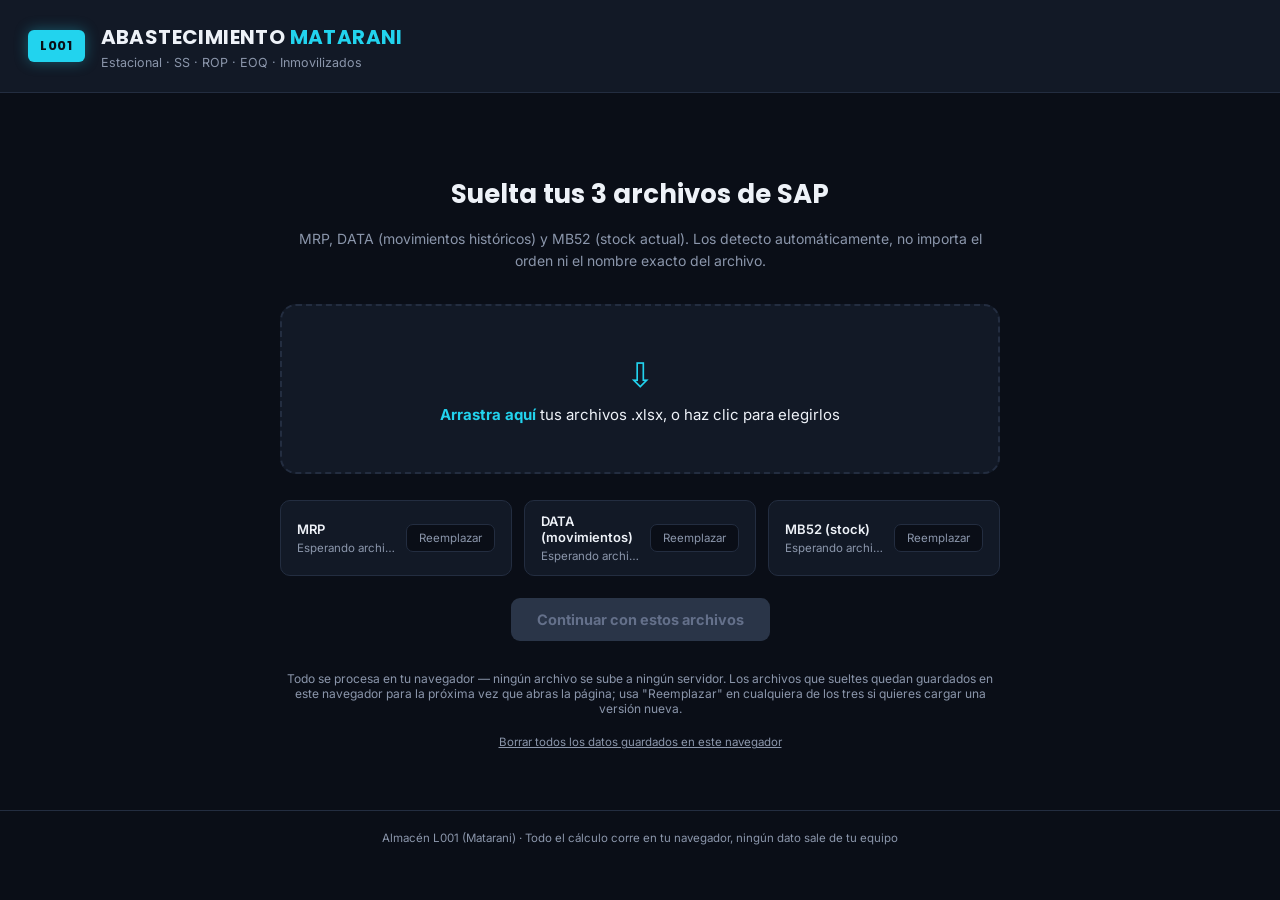
==== commit 9df0dcd8: "Update fmt.Println message from 'Hello' to 'Goodbye'" ====
--- a/index.html
+++ b/index.html
@@ -1,128 +1,527 @@
 <!DOCTYPE html>
 <html lang="es">
-<meta charset="utf-8">
-<meta name="viewport" content="width=device-width, initial-scale=1">
-<title>Supply AI — TASA</title>
+<head>
+<meta charset="UTF-8" />
+<meta name="viewport" content="width=device-width, initial-scale=1.0" />
+<title>Abastecimiento L001 · Matarani</title>
 <link rel="preconnect" href="https://fonts.googleapis.com">
-<link rel="preconnect" href="https://fonts.gstatic.com" crossorigin>
-<link href="https://fonts.googleapis.com/css2?family=Poppins:wght@500;600;700&family=Inter:wght@400;500;600&display=swap" rel="stylesheet">
-<style>
-  :root{
-    --bg:#0a0e17; --panel:#111826; --panel-2:#0e141f;
-    --line:#1e293b; --line-soft:#172032;
-    --cyan:#22d3ee; --cyan-deep:#0e7490;
-    --violet:#818cf8; --amber:#f59e0b;
-    --text:#e2e8f0; --muted:#8496ad; --dim:#5b6b81;
-    --head:"Poppins",-apple-system,system-ui,sans-serif;
-    --body:"Inter",-apple-system,system-ui,sans-serif;
-  }
-  *{box-sizing:border-box}
-  body{margin:0;background:var(--bg);color:var(--text);font-family:var(--body);font-size:15px;line-height:1.5;
-    background-image:radial-gradient(900px 480px at 12% -10%,rgba(34,211,238,.10),transparent 60%),
-                     radial-gradient(760px 420px at 100% 0%,rgba(129,140,248,.09),transparent 60%);}
-  a{color:inherit;text-decoration:none}
-  .wrap{max-width:1080px;margin:0 auto;padding:38px 20px 70px}
-
-  /* marca */
-  .brand{display:flex;align-items:center;gap:13px}
-  .mark{width:40px;height:40px;border-radius:11px;background:linear-gradient(145deg,var(--cyan),var(--cyan-deep));
-    display:grid;place-items:center;box-shadow:0 0 26px rgba(34,211,238,.35)}
-  .mark svg{width:22px;height:22px}
-  .brand .n{font-family:var(--head);font-weight:700;font-size:21px;letter-spacing:-.01em}
-  .brand .n span{color:var(--cyan)}
-  .brand .s{font-size:11.5px;color:var(--dim);text-transform:uppercase;letter-spacing:.2em;margin-top:1px}
-
-  .hero{margin:42px 0 8px;max-width:660px}
-  .kicker{font-size:11px;text-transform:uppercase;letter-spacing:.24em;color:var(--cyan);font-weight:600}
-  .hero h1{font-family:var(--head);font-weight:600;font-size:36px;line-height:1.15;margin:12px 0 12px;letter-spacing:-.02em}
-  .hero p{color:var(--muted);margin:0;font-size:15.5px}
-
-  /* módulos */
-  .grid{display:grid;grid-template-columns:1fr 1fr;gap:18px;margin-top:34px}
-  .mod{position:relative;background:linear-gradient(180deg,var(--panel),var(--panel-2));border:1px solid var(--line);
-    border-radius:14px;padding:22px 22px 20px;display:flex;flex-direction:column;gap:14px;min-height:238px;
-    transition:border-color .18s,transform .18s,box-shadow .18s;overflow:hidden}
-  .mod:before{content:"";position:absolute;left:0;right:0;top:0;height:2px;background:var(--accent);opacity:.75}
-  .mod:after{content:"";position:absolute;width:190px;height:190px;right:-70px;top:-70px;border-radius:50%;
-    background:var(--accent);opacity:.09;filter:blur(8px)}
-  .mod:hover,.mod:focus-visible{transform:translateY(-3px);border-color:var(--accent);box-shadow:0 16px 40px rgba(0,0,0,.45);outline:none}
-  .ico{width:44px;height:44px;border-radius:11px;display:grid;place-items:center;background:rgba(255,255,255,.045);
-    border:1px solid var(--line);color:var(--accent);position:relative;z-index:1}
-  .ico svg{width:22px;height:22px}
-  .mod h2{font-family:var(--head);font-weight:600;font-size:20px;margin:0;letter-spacing:-.01em;position:relative;z-index:1}
-  .mod p{margin:0;color:var(--muted);font-size:13.5px;position:relative;z-index:1}
-  .tags{display:flex;gap:7px;flex-wrap:wrap;position:relative;z-index:1}
-  .tag{font-size:10.5px;text-transform:uppercase;letter-spacing:.11em;color:var(--dim);
-    border:1px solid var(--line);border-radius:999px;padding:3px 9px}
-  .go{margin-top:auto;display:flex;align-items:center;gap:8px;font-size:13px;font-weight:600;color:var(--accent);
-    position:relative;z-index:1}
-  .go .arrow{transition:transform .18s}
-  .mod:hover .go .arrow{transform:translateX(4px)}
-
-  .mod-plan{--accent:var(--cyan)}
-  .mod-abas{--accent:var(--violet)}
-
-  /* pie */
-  .strip{margin-top:30px;display:flex;gap:26px;flex-wrap:wrap;padding-top:18px;border-top:1px solid var(--line-soft);
-    font-size:12.5px;color:var(--dim)}
-  .strip b{color:var(--muted);font-weight:600}
-  footer{margin-top:26px;font-size:12px;color:var(--dim)}
-  @media (max-width:720px){ .grid{grid-template-columns:1fr} .hero h1{font-size:28px} }
-</style>
-
-<div class="wrap">
-  <div class="brand">
-    <div class="mark" aria-hidden="true">
-      <svg viewBox="0 0 24 24" fill="none" stroke="#04121a" stroke-width="2.1" stroke-linecap="round" stroke-linejoin="round">
-        <path d="M3 17l5-6 4 3 5-7 4 4"/><circle cx="8" cy="11" r="1.4" fill="#04121a"/>
-      </svg>
-    </div>
-    <div>
-      <div class="n">Supply<span>AI</span></div>
-      <div class="s">Almacén Matarani · TASA</div>
+<link href="https://fonts.googleapis.com/css2?family=Poppins:wght@500;600;700;800&family=Inter:wght@400;500;600;700&display=swap" rel="stylesheet">
+<link rel="stylesheet" href="style.css" />
+<script src="vendor/xlsx.full.min.js"></script>
+<script src="engine.js" defer></script>
+<script src="file-parser.js" defer></script>
+<script src="storage.js" defer></script>
+<script src="app.js" defer></script>
+</head>
+<body>
+
+<div id="loading-overlay" style="display:none">
+  <div class="loader-content">
+    <div class="pulse-dot"></div>
+    <p id="loading-msg">Calando datos…</p>
+  </div>
+</div>
+
+<header class="topbar">
+  <div class="topbar-inner">
+    <div class="brand">
+      <span class="brand-mark">L001</span>
+      <div>
+        <h1>ABASTECIMIENTO <span class="accent">MATARANI</span></h1>
+        <p class="brand-sub">Estacional · SS · ROP · EOQ · Inmovilizados</p>
+      </div>
     </div>
   </div>
-
-  <div class="hero">
-    <div class="kicker">Plataforma interna</div>
-    <h1>Decisiones de almacén con datos, no con intuición.</h1>
-    <p>Dos módulos operativos sobre la misma base: uno organiza a la gente, el otro organiza el material. Elige por dónde empezar.</p>
+</header>
+
+<!-- ===================== PANTALLA DE CARGA ===================== -->
+<div id="pantalla-carga">
+  <div class="carga-inner">
+    <h2>Suelta tus 3 archivos de SAP</h2>
+    <p class="carga-sub">MRP, DATA (movimientos históricos) y MB52 (stock actual). Los detecto automáticamente, no importa el orden ni el nombre exacto del archivo.</p>
+
+    <div id="dropzone" class="dropzone">
+      <input type="file" id="file-input" multiple accept=".xlsx,.xls" hidden />
+      <div class="dropzone-icon">⇩</div>
+      <p class="dropzone-texto"><strong>Arrastra aquí</strong> tus archivos .xlsx, o haz clic para elegirlos</p>
+    </div>
+
+    <div class="chips-archivos">
+      <div class="chip-archivo" id="chip-MRP">
+        <div class="chip-texto">
+          <span class="chip-nombre">MRP</span>
+          <span class="chip-status">Esperando archivo…</span>
+        </div>
+        <button type="button" class="btn-reemplazar" data-tipo="MRP">Reemplazar</button>
+        <input type="file" class="input-individual" data-tipo="MRP" accept=".xlsx,.xls" hidden />
+      </div>
+      <div class="chip-archivo" id="chip-DATA">
+        <div class="chip-texto">
+          <span class="chip-nombre">DATA (movimientos)</span>
+          <span class="chip-status">Esperando archivo…</span>
+        </div>
+        <button type="button" class="btn-reemplazar" data-tipo="DATA">Reemplazar</button>
+        <input type="file" class="input-individual" data-tipo="DATA" accept=".xlsx,.xls" hidden />
+      </div>
+      <div class="chip-archivo" id="chip-MB52">
+        <div class="chip-texto">
+          <span class="chip-nombre">MB52 (stock)</span>
+          <span class="chip-status">Esperando archivo…</span>
+        </div>
+        <button type="button" class="btn-reemplazar" data-tipo="MB52">Reemplazar</button>
+        <input type="file" class="input-individual" data-tipo="MB52" accept=".xlsx,.xls" hidden />
+      </div>
+    </div>
+
+    <button type="button" id="btn-continuar" class="btn-continuar" disabled>Continuar con estos archivos</button>
+
+    <p id="aviso-archivos" class="aviso-archivos" style="display:none"></p>
+
+    <p class="carga-nota">
+      Todo se procesa en tu navegador — ningún archivo se sube a ningún servidor. Los archivos que sueltes
+      quedan guardados en este navegador para la próxima vez que abras la página; usa "Reemplazar" en
+      cualquiera de los tres si quieres cargar una versión nueva.
+    </p>
+    <button type="button" id="btn-borrar-cache" class="btn-texto">Borrar todos los datos guardados en este navegador</button>
   </div>
-
-  <div class="grid">
-    <a class="mod mod-plan" href="rol-de-turnos.html">
-      <div class="ico" aria-hidden="true">
-        <svg viewBox="0 0 24 24" fill="none" stroke="currentColor" stroke-width="1.9" stroke-linecap="round">
-          <rect x="3" y="4.5" width="18" height="16" rx="2.5"/><path d="M3 9.5h18M8 3v3M16 3v3"/>
-          <path d="M8 14h3M13.5 14h2.5M8 17.5h5"/>
-        </svg>
-      </div>
-      <h2>Planificación Operativa</h2>
-      <p>Rol de turnos del personal: dos grupos de 12 horas de lunes a sábado y el relevo dominical de 18 horas. Rotación automática semana a semana.</p>
-      <div class="tags"><span class="tag">Turnos</span><span class="tag">Personal</span><span class="tag">Relevo 18 h</span></div>
-      <div class="go">Abrir módulo <span class="arrow">→</span></div>
-    </a>
-
-    <a class="mod mod-abas" href="abastecimiento.html">
-      <div class="ico" aria-hidden="true">
-        <svg viewBox="0 0 24 24" fill="none" stroke="currentColor" stroke-width="1.9" stroke-linecap="round" stroke-linejoin="round">
-          <path d="M3 20V11m5 9V5m5 15v-6m5 6V8"/><path d="M2.5 20h19"/>
-        </svg>
-      </div>
-      <h2>Abastecimiento</h2>
-      <p>Motor de reposición sobre datos de SAP: stock de seguridad, punto de reorden y EOQ con estacionalidad, prioridades de compra e inmovilizados.</p>
-      <div class="tags"><span class="tag">SS · ROP · EOQ</span><span class="tag">Estacionalidad</span><span class="tag">Inmovilizados</span></div>
-      <div class="go">Abrir módulo <span class="arrow">→</span></div>
-    </a>
-  </div>
-
-  <div class="strip">
-    <span><b>Turno 1</b> 07:30 – 19:30</span>
-    <span><b>Turno 2</b> 19:30 – 07:30</span>
-    <span><b>Domingo</b> dos bloques de 18 h</span>
-    <span><b>Cobertura</b> 168 h por semana</span>
-  </div>
-
-  <footer>Uso interno · Almacén Matarani. Los datos se guardan en el navegador de cada usuario.</footer>
 </div>
+
+<!-- ===================== DASHBOARD ===================== -->
+<div id="dashboard" style="display:none">
+
+  <nav class="tabs">
+    <button class="tab-btn active" data-tab="resumen">Resumen</button>
+    <button class="tab-btn" data-tab="planificados">Materiales Planificados</button>
+    <button class="tab-btn" data-tab="estacionalidad">Estacionalidad</button>
+    <button class="tab-btn" data-tab="materiales">Materiales</button>
+    <button class="tab-btn" data-tab="abcxyz">ABC-XYZ</button>
+    <button class="tab-btn" data-tab="traslados">Traslados</button>
+    <button class="tab-btn" data-tab="tendencia">Tendencia por Producto</button>
+    <button class="tab-btn" data-tab="inmovilizados">Inmovilizados</button>
+    <button class="tab-btn" data-tab="parametros">Parámetros</button>
+    <div class="tabs-acciones">
+      <button id="btn-exportar" class="btn-secundario">Exportar Excel</button>
+      <button id="btn-nuevos-archivos" class="btn-secundario">Cargar mis archivos</button>
+    </div>
+  </nav>
+
+  <main>
+
+    <!-- ===================== RESUMEN ===================== -->
+    <section id="tab-resumen" class="tab-panel active">
+      <p class="linea-temporada">Temporada vigente este mes: <span class="chip" id="temporada-actual">—</span></p>
+
+      <div class="resumen-top">
+        <div class="gauge-card">
+          <div class="gauge-wrap">
+            <div class="gauge" id="gauge-salud" style="--pct:0">
+              <div class="gauge-inner">
+                <span class="gauge-valor" id="gauge-valor">—</span>
+                <span class="gauge-label">Salud de abastecimiento</span>
+              </div>
+            </div>
+          </div>
+          <p class="gauge-nota">% de materiales en VERDE (stock por encima del punto de reorden)</p>
+        </div>
+
+        <div class="kpi-grid kpi-grid-resumen">
+          <div class="kpi-card">
+            <span class="kpi-label">Materiales analizados</span>
+            <span class="kpi-value" id="kpi-total">—</span>
+          </div>
+          <div class="kpi-card kpi-rojo">
+            <span class="kpi-label">Riesgo de quiebre</span>
+            <span class="kpi-value" id="kpi-rojo">—</span>
+          </div>
+          <div class="kpi-card kpi-amarillo">
+            <span class="kpi-label">A vigilar</span>
+            <span class="kpi-value" id="kpi-amarillo">—</span>
+          </div>
+          <div class="kpi-card kpi-verde">
+            <span class="kpi-label">OK</span>
+            <span class="kpi-value" id="kpi-verde">—</span>
+          </div>
+        </div>
+      </div>
+      <p class="confianza-linea">Confianza del dato histórico: <span id="kpi-confianza">—</span></p>
+
+      <div class="panel">
+        <div class="panel-header">
+          <h2>Top 25 prioritarios</h2>
+          <p class="panel-sub">Riesgo real de quiebre + historial de consumo confiable (Alta/Media), usando la demanda de la temporada objetivo de cada material según su lead time.</p>
+        </div>
+        <div class="table-wrap">
+          <table>
+            <thead>
+              <tr>
+                <th>Material</th><th>Descripción</th><th>Clasificación</th><th>Temp. Objetivo</th>
+                <th class="num">Stock Real</th><th class="num">ROP Calculado</th><th>Confianza</th>
+              </tr>
+            </thead>
+            <tbody id="tabla-prioritarios-body"></tbody>
+          </table>
+        </div>
+      </div>
+    </section>
+
+    <!-- ===================== MATERIALES PLANIFICADOS ===================== -->
+    <section id="tab-planificados" class="tab-panel">
+      <div class="kpi-row-tag">
+        <div class="tag-label">KPIs<br />Generales</div>
+        <div class="kpi-grid-inline">
+          <div class="kpi-inline-card">
+            <span class="kpi-value" id="kpi-plan-total">—</span>
+            <span class="kpi-label">Materiales Planificados</span>
+          </div>
+          <div class="kpi-inline-card">
+            <span class="kpi-value" id="kpi-plan-reclasificados">—</span>
+            <span class="kpi-label">Reclasificados desde Uso Inmediato</span>
+          </div>
+          <div class="kpi-inline-card">
+            <span class="kpi-value" id="kpi-plan-stock">—</span>
+            <span class="kpi-label">% con Stock Disponible</span>
+          </div>
+          <div class="kpi-inline-card">
+            <span class="kpi-value" id="kpi-plan-estrategicos">—</span>
+            <span class="kpi-label">% Estratégicos</span>
+          </div>
+        </div>
+      </div>
+
+      <div class="kpi-row-tag">
+        <div class="tag-label tag-amarilla">Sin<br />Tratamiento</div>
+        <div class="kpi-grid-inline">
+          <div class="kpi-inline-card">
+            <span class="kpi-value" id="kpi-sintrat-total">—</span>
+            <span class="kpi-label">Materiales sin SS/ROP definido en SAP</span>
+          </div>
+          <div class="kpi-inline-card">
+            <span class="kpi-value" id="kpi-sintrat-altabaja">—</span>
+            <span class="kpi-label">De ellos, Alta o Baja Rotación</span>
+          </div>
+          <div class="kpi-inline-card">
+            <span class="kpi-value kpi-value-alerta" id="kpi-sintrat-pct">—</span>
+            <span class="kpi-label">% de planificados sin tratamiento</span>
+          </div>
+        </div>
+      </div>
+
+      <div class="panel">
+        <div class="panel-header">
+          <h2>Qué queda fuera de la planificación, y por qué</h2>
+          <p class="panel-sub">Inactivo y Producción no entran a este cálculo. Uso Inmediato se revisa material por material contra su histórico real.</p>
+        </div>
+        <div class="table-wrap">
+          <table>
+            <thead><tr><th>Motivo</th><th class="num">Materiales</th></tr></thead>
+            <tbody id="tabla-exclusiones-body"></tbody>
+          </table>
+        </div>
+      </div>
+
+      <div class="panel">
+        <div class="panel-header">
+          <h2>Reclasificación de materiales "Uso Inmediato"</h2>
+          <p class="panel-sub">Materiales que SAP marcó como Uso Inmediato (compra solo por reserva), pero que su histórico de movimientos muestra un patrón de consumo regular — se reclasificaron y ya llevan SS/ROP calculado.</p>
+        </div>
+        <div class="table-wrap tall">
+          <table>
+            <thead>
+              <tr>
+                <th>Material</th><th>Descripción</th><th>Nueva Clasificación</th>
+                <th class="num">Meses con consumo</th><th class="num">Stock Real</th><th>Riesgo</th>
+              </tr>
+            </thead>
+            <tbody id="tabla-reclasificados-body"></tbody>
+          </table>
+        </div>
+      </div>
+    </section>
+
+    <!-- ===================== ESTACIONALIDAD ===================== -->
+    <section id="tab-estacionalidad" class="tab-panel">
+      <div class="panel">
+        <div class="panel-header">
+          <h2>Índice de estacionalidad — derivado de tus datos</h2>
+          <p class="panel-sub">Consumo promedio de cada mes-calendario (a través de todos los años en tus archivos) vs. el promedio general. Rango analizado: <span id="rango-fechas">—</span></p>
+        </div>
+        <div id="grafico-estacional" class="grafico-estacional"></div>
+        <p class="leyenda-estacional">
+          <span class="leyenda-item"><span class="dot dot-roja"></span> Alta</span>
+          <span class="leyenda-item"><span class="dot dot-amarilla"></span> Media</span>
+          <span class="leyenda-item"><span class="dot dot-verde"></span> Baja</span>
+        </p>
+      </div>
+    </section>
+
+    <!-- ===================== MATERIALES ===================== -->
+    <section id="tab-materiales" class="tab-panel">
+      <div class="filtros">
+        <input type="text" id="buscar-material" placeholder="Buscar por código o descripción…" />
+        <select id="filtro-riesgo">
+          <option value="TODOS">Todos los riesgos</option>
+          <option value="ROJO">Riesgo de quiebre</option>
+          <option value="AMARILLO">Vigilar</option>
+          <option value="VERDE">OK</option>
+        </select>
+        <select id="filtro-confianza">
+          <option value="TODAS">Toda confianza</option>
+          <option value="Alta">Alta</option>
+          <option value="Media">Media</option>
+          <option value="Baja">Baja</option>
+          <option value="Sin datos">Sin datos</option>
+        </select>
+        <select id="filtro-tratamiento">
+          <option value="TODOS">Planificados y excluidos</option>
+          <option value="PLANIFICADOS">Solo planificados</option>
+          <option value="EXCLUIDOS">Solo excluidos</option>
+        </select>
+        <span class="conteo" id="conteo-materiales"></span>
+      </div>
+      <div class="panel">
+        <div class="table-wrap tall">
+          <table>
+            <thead>
+              <tr>
+                <th>Material</th><th>Descripción</th><th>Clasif. SAP</th><th>Clasif. Final</th><th>Temp.</th>
+                <th class="num">LT (días)</th><th class="num">Stock Real</th>
+                <th class="num">SS SAP</th><th class="num">SS Calc.</th>
+                <th class="num">ROP SAP</th><th class="num">ROP Calc.</th>
+                <th>Confianza</th><th>Últ. Movimiento</th><th class="num">Costo Unit.</th><th class="num">EOQ</th><th>Riesgo</th>
+              </tr>
+            </thead>
+            <tbody id="tabla-materiales-body"></tbody>
+          </table>
+        </div>
+      </div>
+    </section>
+
+    <!-- ===================== ABC-XYZ ===================== -->
+    <section id="tab-abcxyz" class="tab-panel">
+      <div class="panel">
+        <div class="panel-header">
+          <h2>Análisis ABC-XYZ</h2>
+          <p class="panel-sub">
+            <strong>ABC</strong> clasifica por valor de consumo anual (costo unitario × demanda anual): A = el 80% del valor, B = el siguiente 15%, C = el resto.
+            El Pareto se calcula <strong>por separado dentro de cada categoría</strong> (Combustibles / Insumos / Otros), para que un material de muy alto valor
+            como el diesel no arrastre a todo lo demás a C.
+            <strong>XYZ</strong> clasifica por variabilidad de la demanda diaria a lo largo de todo el período: X = predecible, Y = variable, Z = errática, N/D = muy pocos datos.
+            Haz clic en una celda para filtrar la tabla; clic de nuevo para quitar el filtro.
+          </p>
+        </div>
+        <div class="filtros" style="padding: 0 20px 16px;">
+          <label style="display:flex; flex-direction:column; gap:6px; font-size:12.5px; color:var(--text-muted);">
+            Categoría
+            <select id="filtro-categoria-abcxyz">
+              <option value="TODAS">Todas las categorías</option>
+              <option value="Combustibles">Combustibles</option>
+              <option value="Insumos">Insumos</option>
+              <option value="Otros">Otros (repuestos, EPP, ferretería, etc.)</option>
+            </select>
+          </label>
+        </div>
+        <div id="grid-abcxyz" class="abcxyz-grid"></div>
+      </div>
+
+      <div class="panel">
+        <div class="panel-header">
+          <h2>Materiales <span id="conteo-abcxyz" class="conteo-inline"></span></h2>
+          <p class="panel-sub">Ordenados por valor de consumo anual (mayor a menor).</p>
+        </div>
+        <div class="table-wrap tall">
+          <table>
+            <thead>
+              <tr>
+                <th>Material</th><th>Descripción</th><th>Grupo de artículo</th><th>Categoría</th>
+                <th class="num">Valor Consumo Anual</th><th>ABC</th><th>XYZ</th>
+                <th class="num">Stock Real</th><th>Riesgo</th>
+              </tr>
+            </thead>
+            <tbody id="tabla-abcxyz-body"></tbody>
+          </table>
+        </div>
+      </div>
+    </section>
+
+    <!-- ===================== TRASLADOS ===================== -->
+    <section id="tab-traslados" class="tab-panel">
+      <div class="kpi-row-tag">
+        <div class="tag-label">Monitor de<br />Traslados</div>
+        <div class="kpi-grid-inline">
+          <div class="kpi-inline-card">
+            <span class="kpi-value" id="kpi-trasl-necesidad">—</span>
+            <span class="kpi-label">Materiales con necesidad (stock &lt; ROP)</span>
+          </div>
+          <div class="kpi-inline-card">
+            <span class="kpi-value" id="kpi-trasl-candidatos">—</span>
+            <span class="kpi-label">Candidatos a traslado (hay stock en otro almacén)</span>
+          </div>
+          <div class="kpi-inline-card">
+            <span class="kpi-value" id="kpi-trasl-pct">—</span>
+            <span class="kpi-label">% de la necesidad cubrible por traslado</span>
+          </div>
+          <div class="kpi-inline-card">
+            <span class="kpi-value" id="kpi-trasl-unidades">—</span>
+            <span class="kpi-label">Unidades disponibles en otros almacenes</span>
+          </div>
+        </div>
+      </div>
+
+      <div class="panel">
+        <div class="panel-header">
+          <h2>Monitor de stock disponible para traslado <span id="conteo-traslados" class="conteo-inline"></span></h2>
+          <p class="panel-sub">
+            Cruza tu necesidad en L001 (ROP calculado − stock real) contra el stock libre que ya existe en
+            los otros almacenes de tu MB52 (L002, L003, L004, L005, L008, L010, PI01, PI04, PI05, Q001, SINI,
+            C001, TK02, CL01, CH01). Si hay stock en otro lado, capaz no haga falta comprar — se puede trasladar.
+          </p>
+        </div>
+        <div class="table-wrap tall">
+          <table>
+            <thead>
+              <tr>
+                <th>Material</th><th>Descripción</th>
+                <th class="num">Necesidad L001</th><th class="num">Stock L001</th>
+                <th class="num">Stock Otros Almacenes</th><th>Detalle por almacén</th><th>Riesgo</th>
+              </tr>
+            </thead>
+            <tbody id="tabla-traslados-body"></tbody>
+          </table>
+        </div>
+      </div>
+    </section>
+
+    <!-- ===================== TENDENCIA POR PRODUCTO ===================== -->
+    <section id="tab-tendencia" class="tab-panel">
+      <div class="panel">
+        <div class="panel-header">
+          <h2>Tendencia de consumo por producto</h2>
+          <p class="panel-sub">Elige un material para ver su historial de consumo real mes a mes.</p>
+        </div>
+        <div class="buscador-tendencia">
+          <input type="text" id="buscar-tendencia" list="lista-materiales-tendencia" placeholder="Busca por código o descripción…" />
+          <datalist id="lista-materiales-tendencia"></datalist>
+        </div>
+        <div id="tendencia-vacio" class="tendencia-vacio">Selecciona un material para ver su tendencia.</div>
+        <div id="tendencia-contenido" style="display:none">
+          <div class="tendencia-info">
+            <div>
+              <span class="tendencia-material" id="tendencia-material-nombre">—</span>
+              <span class="tendencia-material-clasif" id="tendencia-material-clasif">—</span>
+            </div>
+            <div class="tendencia-stats">
+              <div><span class="stat-label">Total período</span><span class="stat-valor" id="tendencia-total">—</span></div>
+              <div><span class="stat-label">Promedio mensual</span><span class="stat-valor" id="tendencia-promedio">—</span></div>
+              <div><span class="stat-label">Mes pico</span><span class="stat-valor" id="tendencia-pico">—</span></div>
+              <div><span class="stat-label">Mes valle</span><span class="stat-valor" id="tendencia-valle">—</span></div>
+            </div>
+          </div>
+          <div id="tendencia-grafico" class="tendencia-grafico"></div>
+        </div>
+      </div>
+    </section>
+
+    <!-- ===================== INMOVILIZADOS ===================== -->
+    <section id="tab-inmovilizados" class="tab-panel">
+      <div class="panel umbrales">
+        <label>Umbral moderado (días sin consumo)
+          <input type="number" id="umbral-moderado" value="180" min="30" step="10" />
+        </label>
+        <label>Umbral crítico (días sin consumo)
+          <input type="number" id="umbral-critico" value="365" min="60" step="10" />
+        </label>
+        <label>Antigüedad mínima
+          <select id="filtro-antiguedad-inmov">
+            <option value="0">Todos</option>
+            <option value="180">Más de 6 meses</option>
+            <option value="365">Más de 1 año</option>
+            <option value="730">Más de 2 años</option>
+            <option value="1095">Más de 3 años</option>
+          </select>
+        </label>
+        <label>Valor mínimo
+          <select id="filtro-valor-inmov">
+            <option value="0">Todos</option>
+            <option value="1000">Mayor a S/. 1,000</option>
+            <option value="2000">Mayor a S/. 2,000</option>
+            <option value="5000">Mayor a S/. 5,000</option>
+          </select>
+        </label>
+      </div>
+      <div class="kpi-grid">
+        <div class="kpi-card">
+          <span class="kpi-label">Materiales inmovilizados</span>
+          <span class="kpi-value" id="kpi-inmov-total">—</span>
+        </div>
+        <div class="kpi-card kpi-rojo">
+          <span class="kpi-label">Crítico</span>
+          <span class="kpi-value" id="kpi-inmov-critico">—</span>
+        </div>
+        <div class="kpi-card kpi-amarillo">
+          <span class="kpi-label">Moderado</span>
+          <span class="kpi-value" id="kpi-inmov-moderado">—</span>
+        </div>
+        <div class="kpi-card">
+          <span class="kpi-label">Valor estimado inmovilizado</span>
+          <span class="kpi-value kpi-value-small" id="kpi-inmov-valor">—</span>
+        </div>
+      </div>
+      <div class="panel">
+        <div class="panel-header">
+          <h2>Materiales con stock físico y sin consumo real reciente <span id="conteo-inmov" class="conteo-inline"></span></h2>
+          <p class="panel-sub">Costo unitario y fecha de vencimiento ya vienen de MB52 (ponderado por lote / lote más próximo a vencer) — no hace falta cargarlo a mano.</p>
+        </div>
+        <div class="table-wrap tall">
+          <table>
+            <thead>
+              <tr>
+                <th>Material</th><th>Descripción</th><th>Clasif.</th>
+                <th class="num">Stock Real</th><th class="num">Días sin mov.</th>
+                <th>Último consumo</th><th>Vencimiento</th><th>Severidad</th><th class="num">Valor</th>
+              </tr>
+            </thead>
+            <tbody id="tabla-inmovilizados-body"></tbody>
+          </table>
+        </div>
+      </div>
+    </section>
+
+    <!-- ===================== PARAMETROS ===================== -->
+    <section id="tab-parametros" class="tab-panel">
+      <div class="panel panel-form">
+        <div class="panel-header">
+          <h2>Parámetros del modelo</h2>
+          <p class="panel-sub">Se guardan en este navegador. Al guardar, se vuelve a calcular todo automáticamente.</p>
+        </div>
+        <form id="form-parametros">
+          <label>Nivel de servicio — Z
+            <input type="number" id="input-z" step="0.001" />
+            <span class="hint">1.645 ≈ 95% · 1.881 ≈ 97% · 2.05 ≈ 98%</span>
+          </label>
+          <label>Costo de ordenar S (S/. por orden)
+            <input type="number" id="input-s" step="1" />
+          </label>
+          <label>Costo de mantener H (% anual)
+            <input type="number" id="input-h" step="0.5" />
+          </label>
+          <label>Umbral Temporada Alta (índice ≥)
+            <input type="number" id="input-umbral-alta" step="0.05" />
+          </label>
+          <label>Umbral Temporada Baja (índice &lt;)
+            <input type="number" id="input-umbral-baja" step="0.05" />
+          </label>
+          <button type="submit">Guardar y recalcular</button>
+          <span class="guardado-msg" id="guardado-msg">Guardado ✓</span>
+        </form>
+      </div>
+    </section>
+
+  </main>
+</div>
+
+<footer>
+  Almacén L001 (Matarani) · Todo el cálculo corre en tu navegador, ningún dato sale de tu equipo
+</footer>
+
+</body>
 </html>
--- a/style.css
+++ b/style.css
@@ -0,0 +1,360 @@
+:root {
+  --bg: #0a0e17;
+  --panel: #121926;
+  --panel-2: #182236;
+  --border: #232d40;
+  --text: #eef2f8;
+  --text-muted: #8b96ab;
+  --cyan: #22d3ee;
+  --blue: #3b82f6;
+  --purple: #a855f7;
+  --green: #22c55e;
+  --amber: #f5a623;
+  --red: #ef4444;
+  --green-soft: rgba(34, 197, 94, 0.14);
+  --amber-soft: rgba(245, 166, 35, 0.16);
+  --red-soft: rgba(239, 68, 68, 0.14);
+  --cyan-soft: rgba(34, 211, 238, 0.12);
+  --font-display: 'Poppins', 'Century Gothic', sans-serif;
+  --font-ui: 'Inter', 'Segoe UI', sans-serif;
+}
+
+* { box-sizing: border-box; }
+
+body {
+  margin: 0;
+  background: var(--bg);
+  color: var(--text);
+  font-family: var(--font-ui);
+  -webkit-font-smoothing: antialiased;
+  min-height: 100vh;
+}
+
+/* ---------- Loading ---------- */
+#loading-overlay {
+  position: fixed; inset: 0; z-index: 100;
+  background: rgba(10, 14, 23, 0.94);
+  display: flex; align-items: center; justify-content: center;
+}
+.loader-content { text-align: center; color: var(--text-muted); }
+.pulse-dot {
+  width: 14px; height: 14px; border-radius: 50%;
+  background: var(--cyan); margin: 0 auto 14px;
+  box-shadow: 0 0 16px 4px var(--cyan-soft);
+  animation: pulse 1.4s ease-in-out infinite;
+}
+@keyframes pulse {
+  0%, 100% { transform: scale(1); opacity: 1; }
+  50% { transform: scale(1.3); opacity: 0.6; }
+}
+
+/* ---------- Header ---------- */
+.topbar { background: var(--panel); border-bottom: 1px solid var(--border); }
+.topbar-inner {
+  max-width: 1800px; margin: 0 auto; padding: 22px 28px;
+  display: flex; align-items: center; justify-content: space-between; flex-wrap: wrap; gap: 12px;
+}
+.brand { display: flex; align-items: center; gap: 16px; }
+.brand-mark {
+  font-family: var(--font-display); font-weight: 700; font-size: 13px;
+  color: var(--bg); background: var(--cyan);
+  padding: 6px 12px; border-radius: 6px; letter-spacing: 0.05em;
+  box-shadow: 0 0 14px rgba(34, 211, 238, 0.35);
+}
+.brand h1 {
+  font-family: var(--font-display); font-size: 20px; margin: 0; font-weight: 700;
+  letter-spacing: 0.02em; color: var(--text);
+}
+.brand h1 .accent { color: var(--cyan); }
+.brand-sub { margin: 3px 0 0; font-size: 12.5px; color: var(--text-muted); }
+
+/* ---------- Pantalla de carga ---------- */
+#pantalla-carga { padding: 60px 28px; }
+.carga-inner { max-width: 720px; margin: 0 auto; text-align: center; }
+.carga-inner h2 { font-family: var(--font-display); font-size: 26px; margin-bottom: 8px; color: var(--text); }
+.carga-sub { color: var(--text-muted); font-size: 14px; margin-bottom: 32px; line-height: 1.6; }
+
+.dropzone {
+  border: 2px dashed var(--border); border-radius: 16px; padding: 48px 24px;
+  cursor: pointer; transition: border-color 0.2s, background 0.2s;
+  background: var(--panel);
+}
+.dropzone:hover, .dropzone.dragging { border-color: var(--cyan); background: var(--cyan-soft); }
+.dropzone-icon { font-size: 34px; color: var(--cyan); margin-bottom: 10px; }
+.dropzone-texto { color: var(--text); font-size: 15px; margin: 0; }
+.dropzone-texto strong { color: var(--cyan); }
+
+.chips-archivos { display: flex; gap: 12px; margin-top: 26px; flex-wrap: wrap; justify-content: center; }
+.chip-archivo {
+  flex: 1; min-width: 220px; background: var(--panel); border: 1px solid var(--border);
+  border-radius: 10px; padding: 12px 16px; text-align: left;
+  display: flex; align-items: center; justify-content: space-between; gap: 10px;
+}
+.chip-archivo.chip-listo { border-color: var(--green); background: var(--green-soft); }
+.chip-texto { display: flex; flex-direction: column; min-width: 0; }
+.chip-nombre { display: block; font-weight: 600; font-size: 13px; margin-bottom: 4px; color: var(--text); }
+.chip-status { display: block; font-size: 11.5px; color: var(--text-muted); overflow: hidden; text-overflow: ellipsis; white-space: nowrap; }
+.chip-archivo.chip-listo .chip-status { color: var(--green); }
+.btn-reemplazar {
+  flex-shrink: 0; background: var(--bg); border: 1px solid var(--border); color: var(--text-muted);
+  padding: 6px 12px; border-radius: 7px; font-size: 11.5px; cursor: pointer; font-family: var(--font-ui);
+}
+.btn-reemplazar:hover { border-color: var(--cyan); color: var(--cyan); }
+
+.btn-continuar {
+  margin-top: 22px; background: var(--cyan); color: var(--bg); border: none; font-weight: 700;
+  padding: 13px 26px; border-radius: 9px; cursor: pointer; font-family: var(--font-ui); font-size: 14.5px;
+  box-shadow: 0 0 18px rgba(34, 211, 238, 0.25);
+}
+.btn-continuar:disabled { background: #2a3548; color: #64708a; cursor: not-allowed; box-shadow: none; }
+.btn-continuar:not(:disabled):hover { filter: brightness(1.1); }
+
+.btn-texto {
+  display: block; margin: 18px auto 0; background: none; border: none; color: var(--text-muted);
+  font-size: 11.5px; text-decoration: underline; cursor: pointer; font-family: var(--font-ui);
+}
+.btn-texto:hover { color: var(--red); }
+
+.aviso-archivos {
+  margin-top: 18px; color: var(--amber); background: var(--amber-soft);
+  border-radius: 8px; padding: 10px 14px; font-size: 13px;
+}
+.carga-nota { margin-top: 30px; font-size: 12px; color: var(--text-muted); }
+
+/* ---------- Tabs ---------- */
+.tabs {
+  max-width: 1800px; margin: 0 auto; padding: 14px 28px 0;
+  display: flex; gap: 6px; align-items: center; border-bottom: 1px solid var(--border);
+}
+.tab-btn {
+  font-family: var(--font-ui); font-size: 14px; font-weight: 500;
+  background: none; border: none; color: var(--text-muted);
+  padding: 10px 16px; cursor: pointer; border-bottom: 2px solid transparent;
+  transition: color 0.15s, border-color 0.15s;
+}
+.tab-btn:hover { color: var(--text); }
+.tab-btn.active { color: var(--cyan); border-bottom-color: var(--cyan); }
+.tabs-acciones { margin-left: auto; display: flex; gap: 8px; padding-bottom: 8px; }
+.btn-secundario {
+  background: var(--panel); border: 1px solid var(--border); color: var(--text);
+  padding: 7px 14px; border-radius: 8px; font-size: 12.5px; cursor: pointer; font-family: var(--font-ui);
+}
+.btn-secundario:hover { border-color: var(--cyan); color: var(--cyan); }
+
+main { max-width: 1800px; margin: 0 auto; padding: 26px 28px 60px; }
+.tab-panel { display: none; }
+.tab-panel.active { display: block; }
+
+/* ---------- Resumen: gauge + KPIs ---------- */
+.linea-temporada { color: var(--text-muted); font-size: 13.5px; margin: 0 0 16px; }
+.resumen-top { display: flex; gap: 16px; margin-bottom: 8px; flex-wrap: wrap; }
+.gauge-card {
+  background: var(--panel); border: 1px solid var(--border); border-radius: 12px;
+  padding: 20px; display: flex; flex-direction: column; align-items: center; justify-content: center;
+  min-width: 220px;
+}
+.gauge-wrap { padding: 10px; }
+.gauge {
+  --pct: 0; --gauge-color: #22c55e;
+  width: 150px; height: 150px; border-radius: 50%;
+  background: conic-gradient(var(--gauge-color) calc(var(--pct) * 1%), #232d40 0);
+  display: flex; align-items: center; justify-content: center;
+  transition: background 0.4s;
+}
+.gauge-inner {
+  width: 112px; height: 112px; border-radius: 50%; background: var(--panel);
+  display: flex; flex-direction: column; align-items: center; justify-content: center; text-align: center;
+}
+.gauge-valor { font-family: var(--font-display); font-size: 26px; font-weight: 700; color: var(--text); }
+.gauge-label { font-size: 10px; color: var(--text-muted); margin-top: 4px; padding: 0 10px; line-height: 1.3; }
+.gauge-nota { font-size: 11px; color: var(--text-muted); text-align: center; margin: 12px 0 0; max-width: 200px; }
+
+.kpi-grid { display: grid; grid-template-columns: repeat(4, 1fr); gap: 14px; margin-bottom: 8px; }
+.kpi-grid-resumen { flex: 1; }
+.kpi-card {
+  background: var(--panel); border: 1px solid var(--border); border-radius: 10px;
+  padding: 16px 18px; display: flex; flex-direction: column; gap: 6px;
+}
+.kpi-label { font-size: 12px; color: var(--text-muted); }
+.kpi-value { font-family: var(--font-display); font-size: 30px; font-weight: 700; color: var(--text); font-variant-numeric: tabular-nums; }
+.kpi-value-small { font-size: 18px; }
+.kpi-card.kpi-rojo { border-color: rgba(239, 68, 68, 0.35); }
+.kpi-card.kpi-rojo .kpi-value { color: var(--red); }
+.kpi-card.kpi-amarillo { border-color: rgba(245, 166, 35, 0.35); }
+.kpi-card.kpi-amarillo .kpi-value { color: var(--amber); }
+.kpi-card.kpi-verde { border-color: rgba(34, 197, 94, 0.35); }
+.kpi-card.kpi-verde .kpi-value { color: var(--green); }
+.confianza-linea { color: var(--text-muted); font-size: 13px; margin: 10px 0 24px; }
+
+/* ---------- Panels ---------- */
+.panel { background: var(--panel); border: 1px solid var(--border); border-radius: 12px; margin-bottom: 20px; overflow: hidden; }
+.panel-header { padding: 18px 20px 4px; }
+.panel-header h2 { font-family: var(--font-display); font-size: 16px; margin: 0 0 4px; font-weight: 600; color: var(--text); }
+.panel-sub { font-size: 12.5px; color: var(--text-muted); margin: 0 0 12px; }
+
+/* ---------- Tables ---------- */
+.table-wrap { overflow-x: auto; padding: 0 4px 12px; }
+.table-wrap.tall { max-height: 620px; overflow-y: auto; }
+table { width: 100%; border-collapse: collapse; font-size: 12.8px; }
+thead th {
+  position: sticky; top: 0; background: var(--panel-2);
+  text-align: left; padding: 10px 12px; font-weight: 500; color: var(--text-muted);
+  border-bottom: 1px solid var(--border); white-space: nowrap;
+}
+tbody td { padding: 9px 12px; border-bottom: 1px solid var(--border); white-space: nowrap; color: var(--text); }
+tbody tr:hover { background: rgba(34, 211, 238, 0.06); }
+td.num, th.num { text-align: right; font-variant-numeric: tabular-nums; }
+td.desc { white-space: normal; max-width: 260px; }
+.muted { color: var(--text-muted); font-style: italic; }
+.centrado { text-align: center; }
+
+/* ---------- Chips ---------- */
+.chip {
+  display: inline-block; font-size: 11px; font-weight: 500; padding: 3px 9px;
+  border-radius: 20px; font-family: var(--font-ui);
+}
+.chip-roja { background: var(--red-soft); color: var(--red); }
+.chip-amarilla { background: var(--amber-soft); color: var(--amber); }
+.chip-verde { background: var(--green-soft); color: var(--green); }
+.chip-alta { background: var(--green-soft); color: var(--green); }
+.chip-media { background: var(--amber-soft); color: var(--amber); }
+.chip-baja { background: rgba(139, 150, 171, 0.14); color: var(--text-muted); }
+.chip-sindatos { background: rgba(139, 150, 171, 0.1); color: var(--text-muted); }
+.chip-nd { background: rgba(139, 150, 171, 0.12); color: var(--text-muted); }
+.chip-reclasificado { background: var(--cyan-soft); color: var(--cyan); font-size: 9.5px; padding: 2px 7px; }
+
+/* ---------- Filters ---------- */
+.filtros { display: flex; gap: 10px; align-items: center; margin-bottom: 14px; flex-wrap: wrap; }
+.filtros input, .filtros select {
+  background: var(--panel); border: 1px solid var(--border); color: var(--text);
+  padding: 9px 12px; border-radius: 8px; font-family: var(--font-ui); font-size: 13px;
+}
+.filtros input { flex: 1; min-width: 220px; }
+.conteo { color: var(--text-muted); font-size: 12.5px; margin-left: auto; }
+
+/* ---------- Inmovilizados thresholds ---------- */
+.umbrales { padding: 16px 20px; display: flex; gap: 24px; flex-wrap: wrap; }
+.umbrales label { display: flex; flex-direction: column; gap: 6px; font-size: 12.5px; color: var(--text-muted); }
+.umbrales input, .umbrales select {
+  background: var(--bg); border: 1px solid var(--border); color: var(--text);
+  padding: 7px 10px; border-radius: 6px; width: 160px; font-family: var(--font-ui); font-size: 12.5px;
+}
+
+/* ---------- Parametros form ---------- */
+.panel-form form { padding: 4px 20px 22px; display: flex; flex-wrap: wrap; gap: 20px; align-items: flex-end; }
+.panel-form label { display: flex; flex-direction: column; gap: 6px; font-size: 12.5px; color: var(--text-muted); }
+.panel-form input {
+  background: var(--bg); border: 1px solid var(--border); color: var(--text);
+  padding: 9px 11px; border-radius: 8px; width: 160px;
+}
+.hint { font-size: 10.5px; color: var(--text-muted); font-style: italic; }
+.panel-form button {
+  background: var(--cyan); color: var(--bg); border: none; font-weight: 700;
+  padding: 10px 18px; border-radius: 8px; cursor: pointer; font-family: var(--font-ui); font-size: 13.5px;
+}
+.panel-form button:hover { filter: brightness(1.1); }
+.guardado-msg { color: var(--green); font-size: 12.5px; opacity: 0; transition: opacity 0.3s; }
+
+/* ---------- Estacionalidad ---------- */
+.grafico-estacional {
+  display: flex; align-items: flex-end; gap: 10px; height: 220px;
+  padding: 20px 20px 8px; margin: 0 4px;
+}
+.barra-mes { flex: 1; display: flex; flex-direction: column; align-items: center; justify-content: flex-end; height: 100%; }
+.barra-valor { font-size: 11px; color: var(--text-muted); margin-bottom: 4px; font-variant-numeric: tabular-nums; }
+.barra { width: 100%; border-radius: 4px 4px 0 0; transition: height 0.3s; }
+.barra-roja { background: var(--red); box-shadow: 0 0 10px rgba(239, 68, 68, 0.35); }
+.barra-amarilla { background: var(--amber); box-shadow: 0 0 10px rgba(245, 166, 35, 0.3); }
+.barra-verde { background: var(--green); box-shadow: 0 0 10px rgba(34, 197, 94, 0.3); }
+.barra-label { font-size: 11.5px; color: var(--text-muted); margin-top: 8px; }
+.leyenda-estacional { display: flex; gap: 20px; padding: 0 20px 18px; font-size: 12px; color: var(--text-muted); }
+.leyenda-item { display: flex; align-items: center; gap: 6px; }
+.dot { width: 8px; height: 8px; border-radius: 50%; display: inline-block; }
+.dot-roja { background: var(--red); }
+.dot-amarilla { background: var(--amber); }
+.dot-verde { background: var(--green); }
+
+/* ---------- Tendencia por producto ---------- */
+.buscador-tendencia { padding: 0 20px 16px; }
+.buscador-tendencia input {
+  width: 100%; background: var(--bg); border: 1px solid var(--border); color: var(--text);
+  padding: 11px 14px; border-radius: 8px; font-family: var(--font-ui); font-size: 13.5px;
+}
+.tendencia-vacio { padding: 40px 20px 50px; text-align: center; color: var(--text-muted); font-size: 13.5px; }
+.tendencia-info {
+  display: flex; justify-content: space-between; align-items: flex-start; flex-wrap: wrap; gap: 16px;
+  padding: 0 20px 16px;
+}
+.tendencia-material { display: block; font-family: var(--font-display); font-size: 17px; font-weight: 600; color: var(--text); }
+.tendencia-material-clasif { display: block; font-size: 12px; color: var(--text-muted); margin-top: 2px; }
+.tendencia-stats { display: flex; gap: 22px; }
+.tendencia-stats > div { display: flex; flex-direction: column; align-items: flex-end; }
+.stat-label { font-size: 10.5px; color: var(--text-muted); }
+.stat-valor { font-family: var(--font-display); font-size: 17px; font-weight: 600; color: var(--cyan); font-variant-numeric: tabular-nums; }
+.tendencia-grafico { padding: 0 20px 24px; }
+
+/* ---------- ABC-XYZ ---------- */
+.abcxyz-grid { padding: 8px 20px 24px; max-width: 560px; }
+.abcxyz-row { display: grid; grid-template-columns: 44px repeat(4, 1fr); gap: 8px; margin-bottom: 8px; }
+.abcxyz-row.abcxyz-header { margin-bottom: 10px; }
+.abcxyz-col-label, .abcxyz-row-label {
+  display: flex; align-items: center; justify-content: center;
+  font-family: var(--font-display); font-weight: 600; font-size: 13px; color: var(--text-muted);
+}
+.abcxyz-celda {
+  border: 1px solid var(--border); border-radius: 8px; padding: 14px 6px; cursor: pointer;
+  background: var(--panel-2); transition: transform 0.1s, border-color 0.15s;
+}
+.abcxyz-celda:hover { transform: translateY(-1px); border-color: var(--cyan); }
+.abcxyz-celda.activa { border-color: var(--cyan); box-shadow: 0 0 0 1px var(--cyan); }
+.abcxyz-celda .celda-valor { font-family: var(--font-display); font-size: 18px; font-weight: 700; color: var(--text); }
+.celda-X { background: var(--green-soft); }
+.celda-Y { background: var(--amber-soft); }
+.celda-Z { background: var(--red-soft); }
+.celda-ND { background: rgba(139, 150, 171, 0.1); }
+
+.conteo-inline { font-family: var(--font-ui); font-size: 12px; font-weight: 400; color: var(--text-muted); }
+.chip-abc { background: var(--cyan-soft); color: var(--cyan); }
+.chip-xyz-x { background: var(--green-soft); color: var(--green); }
+.chip-xyz-y { background: var(--amber-soft); color: var(--amber); }
+.chip-xyz-z { background: var(--red-soft); color: var(--red); }
+.chip-xyz-nd { background: rgba(139, 150, 171, 0.14); color: var(--text-muted); }
+.chip-cat-combustibles { background: rgba(245, 166, 35, 0.16); color: var(--amber); }
+.chip-cat-insumos { background: rgba(168, 85, 247, 0.16); color: var(--purple); }
+.chip-cat-otros { background: rgba(139, 150, 171, 0.14); color: var(--text-muted); }
+
+/* ---------- Tag + KPIs en línea (estilo "Monitor de Traslados") ---------- */
+.kpi-row-tag {
+  display: flex; align-items: stretch; border: 1px solid var(--border); border-radius: 12px;
+  overflow: hidden; margin-bottom: 22px; background: var(--panel);
+}
+.tag-label {
+  background: var(--green); color: var(--bg); font-family: var(--font-display); font-weight: 700;
+  font-size: 14px; display: flex; align-items: center; justify-content: center; text-align: center;
+  padding: 18px 22px; min-width: 130px; line-height: 1.3;
+}
+.kpi-grid-inline { flex: 1; display: grid; grid-template-columns: repeat(4, 1fr); }
+.kpi-inline-card {
+  padding: 16px 18px; display: flex; flex-direction: column-reverse; gap: 6px; justify-content: center;
+  border-left: 1px solid var(--border);
+}
+.kpi-inline-card:first-child { border-left: none; }
+.kpi-inline-card .kpi-value { font-family: var(--font-display); font-size: 26px; font-weight: 700; color: var(--cyan); }
+.kpi-inline-card .kpi-label { font-size: 11px; color: var(--text-muted); line-height: 1.3; }
+
+.tag-label.tag-amarilla { background: var(--amber); }
+.kpi-value-alerta { color: var(--red) !important; }
+
+footer {
+  text-align: center; color: var(--text-muted); font-size: 11.5px; padding: 20px 24px;
+  border-top: 1px solid var(--border);
+}
+
+@media (max-width: 900px) {
+  .kpi-grid { grid-template-columns: repeat(2, 1fr); }
+  .chips-archivos { flex-direction: column; }
+  .resumen-top { flex-direction: column; }
+  .kpi-row-tag { flex-direction: column; }
+  .kpi-grid-inline { grid-template-columns: repeat(2, 1fr); }
+  .kpi-inline-card:nth-child(2n+1) { border-left: none; }
+}
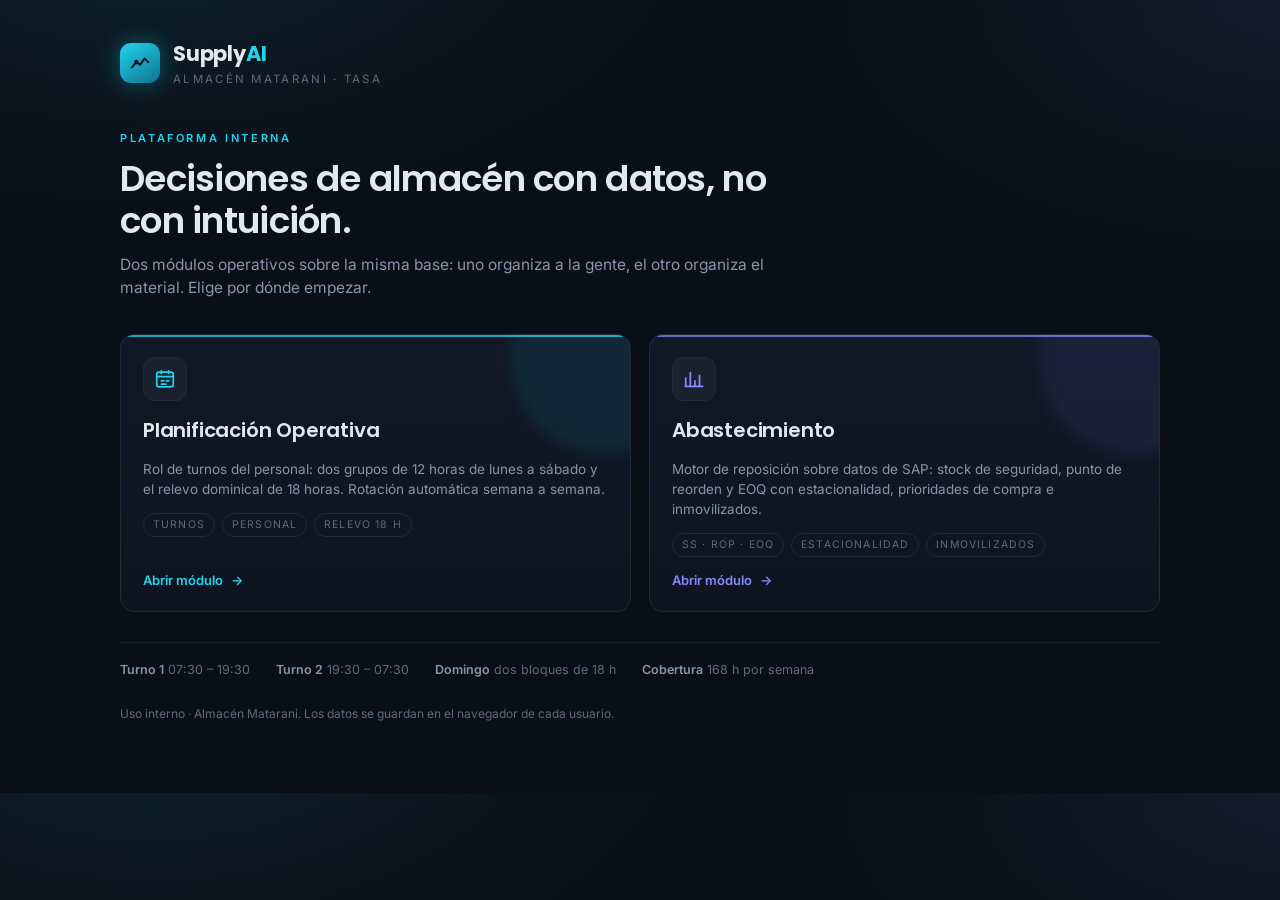
==== commit d09ef6e6: "Update print statement from 'Hello' to 'Goodbye'" ====
--- a/index.html
+++ b/index.html
@@ -1,527 +1,128 @@
 <!DOCTYPE html>
 <html lang="es">
-<head>
-<meta charset="UTF-8" />
-<meta name="viewport" content="width=device-width, initial-scale=1.0" />
-<title>Abastecimiento L001 · Matarani</title>
+<meta charset="utf-8">
+<meta name="viewport" content="width=device-width, initial-scale=1">
+<title>Supply AI — TASA</title>
 <link rel="preconnect" href="https://fonts.googleapis.com">
-<link href="https://fonts.googleapis.com/css2?family=Poppins:wght@500;600;700;800&family=Inter:wght@400;500;600;700&display=swap" rel="stylesheet">
-<link rel="stylesheet" href="style.css" />
-<script src="vendor/xlsx.full.min.js"></script>
-<script src="engine.js" defer></script>
-<script src="file-parser.js" defer></script>
-<script src="storage.js" defer></script>
-<script src="app.js" defer></script>
-</head>
-<body>
+<link rel="preconnect" href="https://fonts.gstatic.com" crossorigin>
+<link href="https://fonts.googleapis.com/css2?family=Poppins:wght@500;600;700&family=Inter:wght@400;500;600&display=swap" rel="stylesheet">
+<style>
+  :root{
+    --bg:#0a0e17; --panel:#111826; --panel-2:#0e141f;
+    --line:#1e293b; --line-soft:#172032;
+    --cyan:#22d3ee; --cyan-deep:#0e7490;
+    --violet:#818cf8; --amber:#f59e0b;
+    --text:#e2e8f0; --muted:#8496ad; --dim:#5b6b81;
+    --head:"Poppins",-apple-system,system-ui,sans-serif;
+    --body:"Inter",-apple-system,system-ui,sans-serif;
+  }
+  *{box-sizing:border-box}
+  body{margin:0;background:var(--bg);color:var(--text);font-family:var(--body);font-size:15px;line-height:1.5;
+    background-image:radial-gradient(900px 480px at 12% -10%,rgba(34,211,238,.10),transparent 60%),
+                     radial-gradient(760px 420px at 100% 0%,rgba(129,140,248,.09),transparent 60%);}
+  a{color:inherit;text-decoration:none}
+  .wrap{max-width:1080px;margin:0 auto;padding:38px 20px 70px}
 
-<div id="loading-overlay" style="display:none">
-  <div class="loader-content">
-    <div class="pulse-dot"></div>
-    <p id="loading-msg">Calando datos…</p>
-  </div>
-</div>
+  /* marca */
+  .brand{display:flex;align-items:center;gap:13px}
+  .mark{width:40px;height:40px;border-radius:11px;background:linear-gradient(145deg,var(--cyan),var(--cyan-deep));
+    display:grid;place-items:center;box-shadow:0 0 26px rgba(34,211,238,.35)}
+  .mark svg{width:22px;height:22px}
+  .brand .n{font-family:var(--head);font-weight:700;font-size:21px;letter-spacing:-.01em}
+  .brand .n span{color:var(--cyan)}
+  .brand .s{font-size:11.5px;color:var(--dim);text-transform:uppercase;letter-spacing:.2em;margin-top:1px}
 
-<header class="topbar">
-  <div class="topbar-inner">
-    <div class="brand">
-      <span class="brand-mark">L001</span>
-      <div>
-        <h1>ABASTECIMIENTO <span class="accent">MATARANI</span></h1>
-        <p class="brand-sub">Estacional · SS · ROP · EOQ · Inmovilizados</p>
-      </div>
+  .hero{margin:42px 0 8px;max-width:660px}
+  .kicker{font-size:11px;text-transform:uppercase;letter-spacing:.24em;color:var(--cyan);font-weight:600}
+  .hero h1{font-family:var(--head);font-weight:600;font-size:36px;line-height:1.15;margin:12px 0 12px;letter-spacing:-.02em}
+  .hero p{color:var(--muted);margin:0;font-size:15.5px}
+
+  /* módulos */
+  .grid{display:grid;grid-template-columns:1fr 1fr;gap:18px;margin-top:34px}
+  .mod{position:relative;background:linear-gradient(180deg,var(--panel),var(--panel-2));border:1px solid var(--line);
+    border-radius:14px;padding:22px 22px 20px;display:flex;flex-direction:column;gap:14px;min-height:238px;
+    transition:border-color .18s,transform .18s,box-shadow .18s;overflow:hidden}
+  .mod:before{content:"";position:absolute;left:0;right:0;top:0;height:2px;background:var(--accent);opacity:.75}
+  .mod:after{content:"";position:absolute;width:190px;height:190px;right:-70px;top:-70px;border-radius:50%;
+    background:var(--accent);opacity:.09;filter:blur(8px)}
+  .mod:hover,.mod:focus-visible{transform:translateY(-3px);border-color:var(--accent);box-shadow:0 16px 40px rgba(0,0,0,.45);outline:none}
+  .ico{width:44px;height:44px;border-radius:11px;display:grid;place-items:center;background:rgba(255,255,255,.045);
+    border:1px solid var(--line);color:var(--accent);position:relative;z-index:1}
+  .ico svg{width:22px;height:22px}
+  .mod h2{font-family:var(--head);font-weight:600;font-size:20px;margin:0;letter-spacing:-.01em;position:relative;z-index:1}
+  .mod p{margin:0;color:var(--muted);font-size:13.5px;position:relative;z-index:1}
+  .tags{display:flex;gap:7px;flex-wrap:wrap;position:relative;z-index:1}
+  .tag{font-size:10.5px;text-transform:uppercase;letter-spacing:.11em;color:var(--dim);
+    border:1px solid var(--line);border-radius:999px;padding:3px 9px}
+  .go{margin-top:auto;display:flex;align-items:center;gap:8px;font-size:13px;font-weight:600;color:var(--accent);
+    position:relative;z-index:1}
+  .go .arrow{transition:transform .18s}
+  .mod:hover .go .arrow{transform:translateX(4px)}
+
+  .mod-plan{--accent:var(--cyan)}
+  .mod-abas{--accent:var(--violet)}
+
+  /* pie */
+  .strip{margin-top:30px;display:flex;gap:26px;flex-wrap:wrap;padding-top:18px;border-top:1px solid var(--line-soft);
+    font-size:12.5px;color:var(--dim)}
+  .strip b{color:var(--muted);font-weight:600}
+  footer{margin-top:26px;font-size:12px;color:var(--dim)}
+  @media (max-width:720px){ .grid{grid-template-columns:1fr} .hero h1{font-size:28px} }
+</style>
+
+<div class="wrap">
+  <div class="brand">
+    <div class="mark" aria-hidden="true">
+      <svg viewBox="0 0 24 24" fill="none" stroke="#04121a" stroke-width="2.1" stroke-linecap="round" stroke-linejoin="round">
+        <path d="M3 17l5-6 4 3 5-7 4 4"/><circle cx="8" cy="11" r="1.4" fill="#04121a"/>
+      </svg>
+    </div>
+    <div>
+      <div class="n">Supply<span>AI</span></div>
+      <div class="s">Almacén Matarani · TASA</div>
     </div>
   </div>
-</header>
 
-<!-- ===================== PANTALLA DE CARGA ===================== -->
-<div id="pantalla-carga">
-  <div class="carga-inner">
-    <h2>Suelta tus 3 archivos de SAP</h2>
-    <p class="carga-sub">MRP, DATA (movimientos históricos) y MB52 (stock actual). Los detecto automáticamente, no importa el orden ni el nombre exacto del archivo.</p>
+  <div class="hero">
+    <div class="kicker">Plataforma interna</div>
+    <h1>Decisiones de almacén con datos, no con intuición.</h1>
+    <p>Dos módulos operativos sobre la misma base: uno organiza a la gente, el otro organiza el material. Elige por dónde empezar.</p>
+  </div>
 
-    <div id="dropzone" class="dropzone">
-      <input type="file" id="file-input" multiple accept=".xlsx,.xls" hidden />
-      <div class="dropzone-icon">⇩</div>
-      <p class="dropzone-texto"><strong>Arrastra aquí</strong> tus archivos .xlsx, o haz clic para elegirlos</p>
-    </div>
+  <div class="grid">
+    <a class="mod mod-plan" href="rol-de-turnos.html">
+      <div class="ico" aria-hidden="true">
+        <svg viewBox="0 0 24 24" fill="none" stroke="currentColor" stroke-width="1.9" stroke-linecap="round">
+          <rect x="3" y="4.5" width="18" height="16" rx="2.5"/><path d="M3 9.5h18M8 3v3M16 3v3"/>
+          <path d="M8 14h3M13.5 14h2.5M8 17.5h5"/>
+        </svg>
+      </div>
+      <h2>Planificación Operativa</h2>
+      <p>Rol de turnos del personal: dos grupos de 12 horas de lunes a sábado y el relevo dominical de 18 horas. Rotación automática semana a semana.</p>
+      <div class="tags"><span class="tag">Turnos</span><span class="tag">Personal</span><span class="tag">Relevo 18 h</span></div>
+      <div class="go">Abrir módulo <span class="arrow">→</span></div>
+    </a>
 
-    <div class="chips-archivos">
-      <div class="chip-archivo" id="chip-MRP">
-        <div class="chip-texto">
-          <span class="chip-nombre">MRP</span>
-          <span class="chip-status">Esperando archivo…</span>
-        </div>
-        <button type="button" class="btn-reemplazar" data-tipo="MRP">Reemplazar</button>
-        <input type="file" class="input-individual" data-tipo="MRP" accept=".xlsx,.xls" hidden />
+    <a class="mod mod-abas" href="abastecimiento.html">
+      <div class="ico" aria-hidden="true">
+        <svg viewBox="0 0 24 24" fill="none" stroke="currentColor" stroke-width="1.9" stroke-linecap="round" stroke-linejoin="round">
+          <path d="M3 20V11m5 9V5m5 15v-6m5 6V8"/><path d="M2.5 20h19"/>
+        </svg>
       </div>
-      <div class="chip-archivo" id="chip-DATA">
-        <div class="chip-texto">
-          <span class="chip-nombre">DATA (movimientos)</span>
-          <span class="chip-status">Esperando archivo…</span>
-        </div>
-        <button type="button" class="btn-reemplazar" data-tipo="DATA">Reemplazar</button>
-        <input type="file" class="input-individual" data-tipo="DATA" accept=".xlsx,.xls" hidden />
-      </div>
-      <div class="chip-archivo" id="chip-MB52">
-        <div class="chip-texto">
-          <span class="chip-nombre">MB52 (stock)</span>
-          <span class="chip-status">Esperando archivo…</span>
-        </div>
-        <button type="button" class="btn-reemplazar" data-tipo="MB52">Reemplazar</button>
-        <input type="file" class="input-individual" data-tipo="MB52" accept=".xlsx,.xls" hidden />
-      </div>
-    </div>
+      <h2>Abastecimiento</h2>
+      <p>Motor de reposición sobre datos de SAP: stock de seguridad, punto de reorden y EOQ con estacionalidad, prioridades de compra e inmovilizados.</p>
+      <div class="tags"><span class="tag">SS · ROP · EOQ</span><span class="tag">Estacionalidad</span><span class="tag">Inmovilizados</span></div>
+      <div class="go">Abrir módulo <span class="arrow">→</span></div>
+    </a>
+  </div>
 
-    <button type="button" id="btn-continuar" class="btn-continuar" disabled>Continuar con estos archivos</button>
+  <div class="strip">
+    <span><b>Turno 1</b> 07:30 – 19:30</span>
+    <span><b>Turno 2</b> 19:30 – 07:30</span>
+    <span><b>Domingo</b> dos bloques de 18 h</span>
+    <span><b>Cobertura</b> 168 h por semana</span>
+  </div>
 
-    <p id="aviso-archivos" class="aviso-archivos" style="display:none"></p>
-
-    <p class="carga-nota">
-      Todo se procesa en tu navegador — ningún archivo se sube a ningún servidor. Los archivos que sueltes
-      quedan guardados en este navegador para la próxima vez que abras la página; usa "Reemplazar" en
-      cualquiera de los tres si quieres cargar una versión nueva.
-    </p>
-    <button type="button" id="btn-borrar-cache" class="btn-texto">Borrar todos los datos guardados en este navegador</button>
-  </div>
+  <footer>Uso interno · Almacén Matarani. Los datos se guardan en el navegador de cada usuario.</footer>
 </div>
-
-<!-- ===================== DASHBOARD ===================== -->
-<div id="dashboard" style="display:none">
-
-  <nav class="tabs">
-    <button class="tab-btn active" data-tab="resumen">Resumen</button>
-    <button class="tab-btn" data-tab="planificados">Materiales Planificados</button>
-    <button class="tab-btn" data-tab="estacionalidad">Estacionalidad</button>
-    <button class="tab-btn" data-tab="materiales">Materiales</button>
-    <button class="tab-btn" data-tab="abcxyz">ABC-XYZ</button>
-    <button class="tab-btn" data-tab="traslados">Traslados</button>
-    <button class="tab-btn" data-tab="tendencia">Tendencia por Producto</button>
-    <button class="tab-btn" data-tab="inmovilizados">Inmovilizados</button>
-    <button class="tab-btn" data-tab="parametros">Parámetros</button>
-    <div class="tabs-acciones">
-      <button id="btn-exportar" class="btn-secundario">Exportar Excel</button>
-      <button id="btn-nuevos-archivos" class="btn-secundario">Cargar mis archivos</button>
-    </div>
-  </nav>
-
-  <main>
-
-    <!-- ===================== RESUMEN ===================== -->
-    <section id="tab-resumen" class="tab-panel active">
-      <p class="linea-temporada">Temporada vigente este mes: <span class="chip" id="temporada-actual">—</span></p>
-
-      <div class="resumen-top">
-        <div class="gauge-card">
-          <div class="gauge-wrap">
-            <div class="gauge" id="gauge-salud" style="--pct:0">
-              <div class="gauge-inner">
-                <span class="gauge-valor" id="gauge-valor">—</span>
-                <span class="gauge-label">Salud de abastecimiento</span>
-              </div>
-            </div>
-          </div>
-          <p class="gauge-nota">% de materiales en VERDE (stock por encima del punto de reorden)</p>
-        </div>
-
-        <div class="kpi-grid kpi-grid-resumen">
-          <div class="kpi-card">
-            <span class="kpi-label">Materiales analizados</span>
-            <span class="kpi-value" id="kpi-total">—</span>
-          </div>
-          <div class="kpi-card kpi-rojo">
-            <span class="kpi-label">Riesgo de quiebre</span>
-            <span class="kpi-value" id="kpi-rojo">—</span>
-          </div>
-          <div class="kpi-card kpi-amarillo">
-            <span class="kpi-label">A vigilar</span>
-            <span class="kpi-value" id="kpi-amarillo">—</span>
-          </div>
-          <div class="kpi-card kpi-verde">
-            <span class="kpi-label">OK</span>
-            <span class="kpi-value" id="kpi-verde">—</span>
-          </div>
-        </div>
-      </div>
-      <p class="confianza-linea">Confianza del dato histórico: <span id="kpi-confianza">—</span></p>
-
-      <div class="panel">
-        <div class="panel-header">
-          <h2>Top 25 prioritarios</h2>
-          <p class="panel-sub">Riesgo real de quiebre + historial de consumo confiable (Alta/Media), usando la demanda de la temporada objetivo de cada material según su lead time.</p>
-        </div>
-        <div class="table-wrap">
-          <table>
-            <thead>
-              <tr>
-                <th>Material</th><th>Descripción</th><th>Clasificación</th><th>Temp. Objetivo</th>
-                <th class="num">Stock Real</th><th class="num">ROP Calculado</th><th>Confianza</th>
-              </tr>
-            </thead>
-            <tbody id="tabla-prioritarios-body"></tbody>
-          </table>
-        </div>
-      </div>
-    </section>
-
-    <!-- ===================== MATERIALES PLANIFICADOS ===================== -->
-    <section id="tab-planificados" class="tab-panel">
-      <div class="kpi-row-tag">
-        <div class="tag-label">KPIs<br />Generales</div>
-        <div class="kpi-grid-inline">
-          <div class="kpi-inline-card">
-            <span class="kpi-value" id="kpi-plan-total">—</span>
-            <span class="kpi-label">Materiales Planificados</span>
-          </div>
-          <div class="kpi-inline-card">
-            <span class="kpi-value" id="kpi-plan-reclasificados">—</span>
-            <span class="kpi-label">Reclasificados desde Uso Inmediato</span>
-          </div>
-          <div class="kpi-inline-card">
-            <span class="kpi-value" id="kpi-plan-stock">—</span>
-            <span class="kpi-label">% con Stock Disponible</span>
-          </div>
-          <div class="kpi-inline-card">
-            <span class="kpi-value" id="kpi-plan-estrategicos">—</span>
-            <span class="kpi-label">% Estratégicos</span>
-          </div>
-        </div>
-      </div>
-
-      <div class="kpi-row-tag">
-        <div class="tag-label tag-amarilla">Sin<br />Tratamiento</div>
-        <div class="kpi-grid-inline">
-          <div class="kpi-inline-card">
-            <span class="kpi-value" id="kpi-sintrat-total">—</span>
-            <span class="kpi-label">Materiales sin SS/ROP definido en SAP</span>
-          </div>
-          <div class="kpi-inline-card">
-            <span class="kpi-value" id="kpi-sintrat-altabaja">—</span>
-            <span class="kpi-label">De ellos, Alta o Baja Rotación</span>
-          </div>
-          <div class="kpi-inline-card">
-            <span class="kpi-value kpi-value-alerta" id="kpi-sintrat-pct">—</span>
-            <span class="kpi-label">% de planificados sin tratamiento</span>
-          </div>
-        </div>
-      </div>
-
-      <div class="panel">
-        <div class="panel-header">
-          <h2>Qué queda fuera de la planificación, y por qué</h2>
-          <p class="panel-sub">Inactivo y Producción no entran a este cálculo. Uso Inmediato se revisa material por material contra su histórico real.</p>
-        </div>
-        <div class="table-wrap">
-          <table>
-            <thead><tr><th>Motivo</th><th class="num">Materiales</th></tr></thead>
-            <tbody id="tabla-exclusiones-body"></tbody>
-          </table>
-        </div>
-      </div>
-
-      <div class="panel">
-        <div class="panel-header">
-          <h2>Reclasificación de materiales "Uso Inmediato"</h2>
-          <p class="panel-sub">Materiales que SAP marcó como Uso Inmediato (compra solo por reserva), pero que su histórico de movimientos muestra un patrón de consumo regular — se reclasificaron y ya llevan SS/ROP calculado.</p>
-        </div>
-        <div class="table-wrap tall">
-          <table>
-            <thead>
-              <tr>
-                <th>Material</th><th>Descripción</th><th>Nueva Clasificación</th>
-                <th class="num">Meses con consumo</th><th class="num">Stock Real</th><th>Riesgo</th>
-              </tr>
-            </thead>
-            <tbody id="tabla-reclasificados-body"></tbody>
-          </table>
-        </div>
-      </div>
-    </section>
-
-    <!-- ===================== ESTACIONALIDAD ===================== -->
-    <section id="tab-estacionalidad" class="tab-panel">
-      <div class="panel">
-        <div class="panel-header">
-          <h2>Índice de estacionalidad — derivado de tus datos</h2>
-          <p class="panel-sub">Consumo promedio de cada mes-calendario (a través de todos los años en tus archivos) vs. el promedio general. Rango analizado: <span id="rango-fechas">—</span></p>
-        </div>
-        <div id="grafico-estacional" class="grafico-estacional"></div>
-        <p class="leyenda-estacional">
-          <span class="leyenda-item"><span class="dot dot-roja"></span> Alta</span>
-          <span class="leyenda-item"><span class="dot dot-amarilla"></span> Media</span>
-          <span class="leyenda-item"><span class="dot dot-verde"></span> Baja</span>
-        </p>
-      </div>
-    </section>
-
-    <!-- ===================== MATERIALES ===================== -->
-    <section id="tab-materiales" class="tab-panel">
-      <div class="filtros">
-        <input type="text" id="buscar-material" placeholder="Buscar por código o descripción…" />
-        <select id="filtro-riesgo">
-          <option value="TODOS">Todos los riesgos</option>
-          <option value="ROJO">Riesgo de quiebre</option>
-          <option value="AMARILLO">Vigilar</option>
-          <option value="VERDE">OK</option>
-        </select>
-        <select id="filtro-confianza">
-          <option value="TODAS">Toda confianza</option>
-          <option value="Alta">Alta</option>
-          <option value="Media">Media</option>
-          <option value="Baja">Baja</option>
-          <option value="Sin datos">Sin datos</option>
-        </select>
-        <select id="filtro-tratamiento">
-          <option value="TODOS">Planificados y excluidos</option>
-          <option value="PLANIFICADOS">Solo planificados</option>
-          <option value="EXCLUIDOS">Solo excluidos</option>
-        </select>
-        <span class="conteo" id="conteo-materiales"></span>
-      </div>
-      <div class="panel">
-        <div class="table-wrap tall">
-          <table>
-            <thead>
-              <tr>
-                <th>Material</th><th>Descripción</th><th>Clasif. SAP</th><th>Clasif. Final</th><th>Temp.</th>
-                <th class="num">LT (días)</th><th class="num">Stock Real</th>
-                <th class="num">SS SAP</th><th class="num">SS Calc.</th>
-                <th class="num">ROP SAP</th><th class="num">ROP Calc.</th>
-                <th>Confianza</th><th>Últ. Movimiento</th><th class="num">Costo Unit.</th><th class="num">EOQ</th><th>Riesgo</th>
-              </tr>
-            </thead>
-            <tbody id="tabla-materiales-body"></tbody>
-          </table>
-        </div>
-      </div>
-    </section>
-
-    <!-- ===================== ABC-XYZ ===================== -->
-    <section id="tab-abcxyz" class="tab-panel">
-      <div class="panel">
-        <div class="panel-header">
-          <h2>Análisis ABC-XYZ</h2>
-          <p class="panel-sub">
-            <strong>ABC</strong> clasifica por valor de consumo anual (costo unitario × demanda anual): A = el 80% del valor, B = el siguiente 15%, C = el resto.
-            El Pareto se calcula <strong>por separado dentro de cada categoría</strong> (Combustibles / Insumos / Otros), para que un material de muy alto valor
-            como el diesel no arrastre a todo lo demás a C.
-            <strong>XYZ</strong> clasifica por variabilidad de la demanda diaria a lo largo de todo el período: X = predecible, Y = variable, Z = errática, N/D = muy pocos datos.
-            Haz clic en una celda para filtrar la tabla; clic de nuevo para quitar el filtro.
-          </p>
-        </div>
-        <div class="filtros" style="padding: 0 20px 16px;">
-          <label style="display:flex; flex-direction:column; gap:6px; font-size:12.5px; color:var(--text-muted);">
-            Categoría
-            <select id="filtro-categoria-abcxyz">
-              <option value="TODAS">Todas las categorías</option>
-              <option value="Combustibles">Combustibles</option>
-              <option value="Insumos">Insumos</option>
-              <option value="Otros">Otros (repuestos, EPP, ferretería, etc.)</option>
-            </select>
-          </label>
-        </div>
-        <div id="grid-abcxyz" class="abcxyz-grid"></div>
-      </div>
-
-      <div class="panel">
-        <div class="panel-header">
-          <h2>Materiales <span id="conteo-abcxyz" class="conteo-inline"></span></h2>
-          <p class="panel-sub">Ordenados por valor de consumo anual (mayor a menor).</p>
-        </div>
-        <div class="table-wrap tall">
-          <table>
-            <thead>
-              <tr>
-                <th>Material</th><th>Descripción</th><th>Grupo de artículo</th><th>Categoría</th>
-                <th class="num">Valor Consumo Anual</th><th>ABC</th><th>XYZ</th>
-                <th class="num">Stock Real</th><th>Riesgo</th>
-              </tr>
-            </thead>
-            <tbody id="tabla-abcxyz-body"></tbody>
-          </table>
-        </div>
-      </div>
-    </section>
-
-    <!-- ===================== TRASLADOS ===================== -->
-    <section id="tab-traslados" class="tab-panel">
-      <div class="kpi-row-tag">
-        <div class="tag-label">Monitor de<br />Traslados</div>
-        <div class="kpi-grid-inline">
-          <div class="kpi-inline-card">
-            <span class="kpi-value" id="kpi-trasl-necesidad">—</span>
-            <span class="kpi-label">Materiales con necesidad (stock &lt; ROP)</span>
-          </div>
-          <div class="kpi-inline-card">
-            <span class="kpi-value" id="kpi-trasl-candidatos">—</span>
-            <span class="kpi-label">Candidatos a traslado (hay stock en otro almacén)</span>
-          </div>
-          <div class="kpi-inline-card">
-            <span class="kpi-value" id="kpi-trasl-pct">—</span>
-            <span class="kpi-label">% de la necesidad cubrible por traslado</span>
-          </div>
-          <div class="kpi-inline-card">
-            <span class="kpi-value" id="kpi-trasl-unidades">—</span>
-            <span class="kpi-label">Unidades disponibles en otros almacenes</span>
-          </div>
-        </div>
-      </div>
-
-      <div class="panel">
-        <div class="panel-header">
-          <h2>Monitor de stock disponible para traslado <span id="conteo-traslados" class="conteo-inline"></span></h2>
-          <p class="panel-sub">
-            Cruza tu necesidad en L001 (ROP calculado − stock real) contra el stock libre que ya existe en
-            los otros almacenes de tu MB52 (L002, L003, L004, L005, L008, L010, PI01, PI04, PI05, Q001, SINI,
-            C001, TK02, CL01, CH01). Si hay stock en otro lado, capaz no haga falta comprar — se puede trasladar.
-          </p>
-        </div>
-        <div class="table-wrap tall">
-          <table>
-            <thead>
-              <tr>
-                <th>Material</th><th>Descripción</th>
-                <th class="num">Necesidad L001</th><th class="num">Stock L001</th>
-                <th class="num">Stock Otros Almacenes</th><th>Detalle por almacén</th><th>Riesgo</th>
-              </tr>
-            </thead>
-            <tbody id="tabla-traslados-body"></tbody>
-          </table>
-        </div>
-      </div>
-    </section>
-
-    <!-- ===================== TENDENCIA POR PRODUCTO ===================== -->
-    <section id="tab-tendencia" class="tab-panel">
-      <div class="panel">
-        <div class="panel-header">
-          <h2>Tendencia de consumo por producto</h2>
-          <p class="panel-sub">Elige un material para ver su historial de consumo real mes a mes.</p>
-        </div>
-        <div class="buscador-tendencia">
-          <input type="text" id="buscar-tendencia" list="lista-materiales-tendencia" placeholder="Busca por código o descripción…" />
-          <datalist id="lista-materiales-tendencia"></datalist>
-        </div>
-        <div id="tendencia-vacio" class="tendencia-vacio">Selecciona un material para ver su tendencia.</div>
-        <div id="tendencia-contenido" style="display:none">
-          <div class="tendencia-info">
-            <div>
-              <span class="tendencia-material" id="tendencia-material-nombre">—</span>
-              <span class="tendencia-material-clasif" id="tendencia-material-clasif">—</span>
-            </div>
-            <div class="tendencia-stats">
-              <div><span class="stat-label">Total período</span><span class="stat-valor" id="tendencia-total">—</span></div>
-              <div><span class="stat-label">Promedio mensual</span><span class="stat-valor" id="tendencia-promedio">—</span></div>
-              <div><span class="stat-label">Mes pico</span><span class="stat-valor" id="tendencia-pico">—</span></div>
-              <div><span class="stat-label">Mes valle</span><span class="stat-valor" id="tendencia-valle">—</span></div>
-            </div>
-          </div>
-          <div id="tendencia-grafico" class="tendencia-grafico"></div>
-        </div>
-      </div>
-    </section>
-
-    <!-- ===================== INMOVILIZADOS ===================== -->
-    <section id="tab-inmovilizados" class="tab-panel">
-      <div class="panel umbrales">
-        <label>Umbral moderado (días sin consumo)
-          <input type="number" id="umbral-moderado" value="180" min="30" step="10" />
-        </label>
-        <label>Umbral crítico (días sin consumo)
-          <input type="number" id="umbral-critico" value="365" min="60" step="10" />
-        </label>
-        <label>Antigüedad mínima
-          <select id="filtro-antiguedad-inmov">
-            <option value="0">Todos</option>
-            <option value="180">Más de 6 meses</option>
-            <option value="365">Más de 1 año</option>
-            <option value="730">Más de 2 años</option>
-            <option value="1095">Más de 3 años</option>
-          </select>
-        </label>
-        <label>Valor mínimo
-          <select id="filtro-valor-inmov">
-            <option value="0">Todos</option>
-            <option value="1000">Mayor a S/. 1,000</option>
-            <option value="2000">Mayor a S/. 2,000</option>
-            <option value="5000">Mayor a S/. 5,000</option>
-          </select>
-        </label>
-      </div>
-      <div class="kpi-grid">
-        <div class="kpi-card">
-          <span class="kpi-label">Materiales inmovilizados</span>
-          <span class="kpi-value" id="kpi-inmov-total">—</span>
-        </div>
-        <div class="kpi-card kpi-rojo">
-          <span class="kpi-label">Crítico</span>
-          <span class="kpi-value" id="kpi-inmov-critico">—</span>
-        </div>
-        <div class="kpi-card kpi-amarillo">
-          <span class="kpi-label">Moderado</span>
-          <span class="kpi-value" id="kpi-inmov-moderado">—</span>
-        </div>
-        <div class="kpi-card">
-          <span class="kpi-label">Valor estimado inmovilizado</span>
-          <span class="kpi-value kpi-value-small" id="kpi-inmov-valor">—</span>
-        </div>
-      </div>
-      <div class="panel">
-        <div class="panel-header">
-          <h2>Materiales con stock físico y sin consumo real reciente <span id="conteo-inmov" class="conteo-inline"></span></h2>
-          <p class="panel-sub">Costo unitario y fecha de vencimiento ya vienen de MB52 (ponderado por lote / lote más próximo a vencer) — no hace falta cargarlo a mano.</p>
-        </div>
-        <div class="table-wrap tall">
-          <table>
-            <thead>
-              <tr>
-                <th>Material</th><th>Descripción</th><th>Clasif.</th>
-                <th class="num">Stock Real</th><th class="num">Días sin mov.</th>
-                <th>Último consumo</th><th>Vencimiento</th><th>Severidad</th><th class="num">Valor</th>
-              </tr>
-            </thead>
-            <tbody id="tabla-inmovilizados-body"></tbody>
-          </table>
-        </div>
-      </div>
-    </section>
-
-    <!-- ===================== PARAMETROS ===================== -->
-    <section id="tab-parametros" class="tab-panel">
-      <div class="panel panel-form">
-        <div class="panel-header">
-          <h2>Parámetros del modelo</h2>
-          <p class="panel-sub">Se guardan en este navegador. Al guardar, se vuelve a calcular todo automáticamente.</p>
-        </div>
-        <form id="form-parametros">
-          <label>Nivel de servicio — Z
-            <input type="number" id="input-z" step="0.001" />
-            <span class="hint">1.645 ≈ 95% · 1.881 ≈ 97% · 2.05 ≈ 98%</span>
-          </label>
-          <label>Costo de ordenar S (S/. por orden)
-            <input type="number" id="input-s" step="1" />
-          </label>
-          <label>Costo de mantener H (% anual)
-            <input type="number" id="input-h" step="0.5" />
-          </label>
-          <label>Umbral Temporada Alta (índice ≥)
-            <input type="number" id="input-umbral-alta" step="0.05" />
-          </label>
-          <label>Umbral Temporada Baja (índice &lt;)
-            <input type="number" id="input-umbral-baja" step="0.05" />
-          </label>
-          <button type="submit">Guardar y recalcular</button>
-          <span class="guardado-msg" id="guardado-msg">Guardado ✓</span>
-        </form>
-      </div>
-    </section>
-
-  </main>
-</div>
-
-<footer>
-  Almacén L001 (Matarani) · Todo el cálculo corre en tu navegador, ningún dato sale de tu equipo
-</footer>
-
-</body>
 </html>
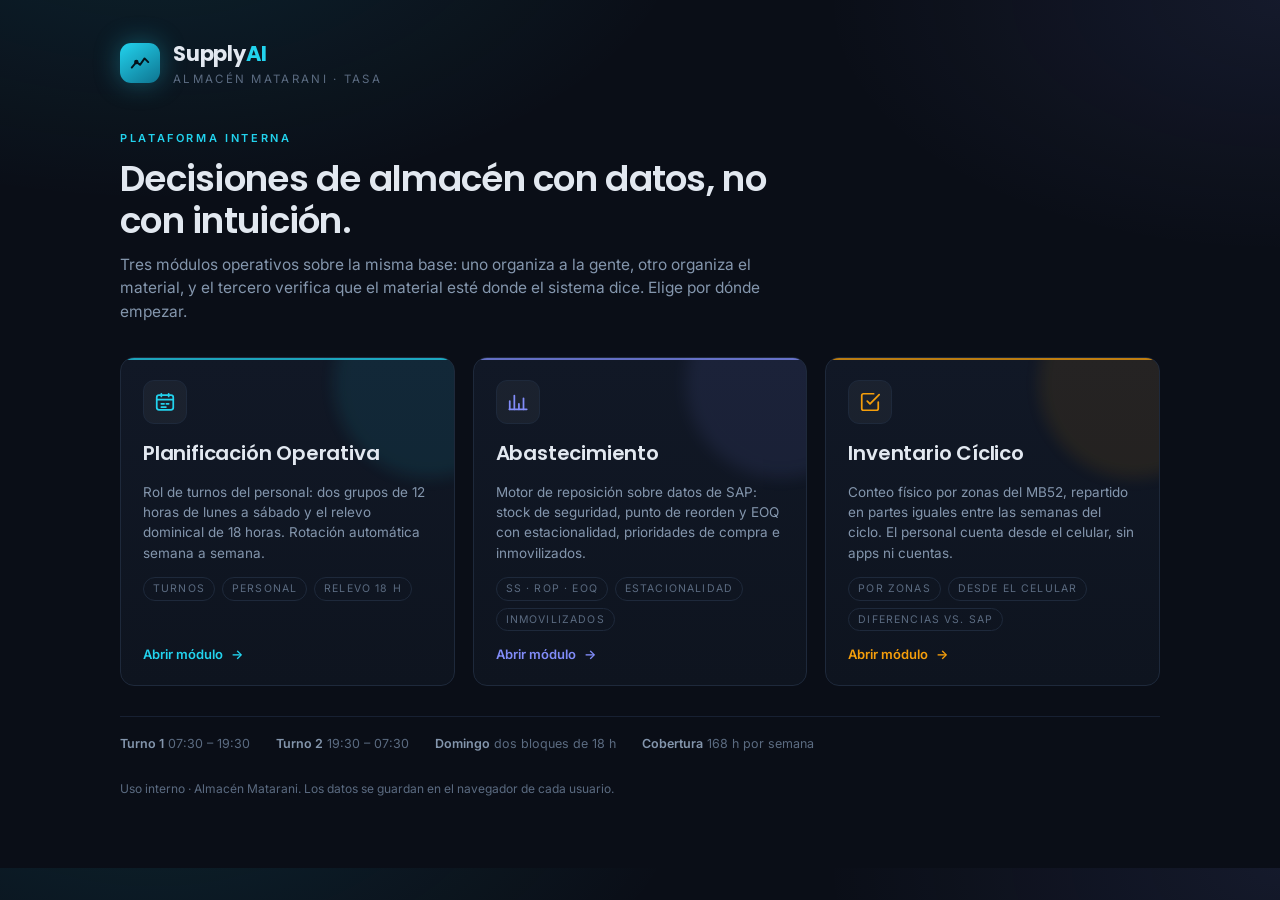
==== commit 0c49c864: "Enhance layout and add inventory module Updated the grid layout to accommodate three columns and mod" ====
--- a/index.html
+++ b/index.html
@@ -1,3 +1,4 @@
+
 <!DOCTYPE html>
 <html lang="es">
 <meta charset="utf-8">
@@ -38,7 +39,7 @@
   .hero p{color:var(--muted);margin:0;font-size:15.5px}
 
   /* módulos */
-  .grid{display:grid;grid-template-columns:1fr 1fr;gap:18px;margin-top:34px}
+  .grid{display:grid;grid-template-columns:1fr 1fr 1fr;gap:18px;margin-top:34px}
   .mod{position:relative;background:linear-gradient(180deg,var(--panel),var(--panel-2));border:1px solid var(--line);
     border-radius:14px;padding:22px 22px 20px;display:flex;flex-direction:column;gap:14px;min-height:238px;
     transition:border-color .18s,transform .18s,box-shadow .18s;overflow:hidden}
@@ -61,12 +62,14 @@
 
   .mod-plan{--accent:var(--cyan)}
   .mod-abas{--accent:var(--violet)}
+  .mod-inv{--accent:var(--amber)}
 
   /* pie */
   .strip{margin-top:30px;display:flex;gap:26px;flex-wrap:wrap;padding-top:18px;border-top:1px solid var(--line-soft);
     font-size:12.5px;color:var(--dim)}
   .strip b{color:var(--muted);font-weight:600}
   footer{margin-top:26px;font-size:12px;color:var(--dim)}
+  @media (max-width:920px){ .grid{grid-template-columns:1fr 1fr} }
   @media (max-width:720px){ .grid{grid-template-columns:1fr} .hero h1{font-size:28px} }
 </style>
 
@@ -86,7 +89,7 @@
   <div class="hero">
     <div class="kicker">Plataforma interna</div>
     <h1>Decisiones de almacén con datos, no con intuición.</h1>
-    <p>Dos módulos operativos sobre la misma base: uno organiza a la gente, el otro organiza el material. Elige por dónde empezar.</p>
+    <p>Tres módulos operativos sobre la misma base: uno organiza a la gente, otro organiza el material, y el tercero verifica que el material esté donde el sistema dice. Elige por dónde empezar.</p>
   </div>
 
   <div class="grid">
@@ -114,6 +117,18 @@
       <div class="tags"><span class="tag">SS · ROP · EOQ</span><span class="tag">Estacionalidad</span><span class="tag">Inmovilizados</span></div>
       <div class="go">Abrir módulo <span class="arrow">→</span></div>
     </a>
+
+    <a class="mod mod-inv" href="inventario-ciclico/index.html">
+      <div class="ico" aria-hidden="true">
+        <svg viewBox="0 0 24 24" fill="none" stroke="currentColor" stroke-width="1.9" stroke-linecap="round" stroke-linejoin="round">
+          <path d="M9 11l3 3L22 4"/><path d="M21 12v7a2 2 0 0 1-2 2H5a2 2 0 0 1-2-2V5a2 2 0 0 1 2-2h11"/>
+        </svg>
+      </div>
+      <h2>Inventario Cíclico</h2>
+      <p>Conteo físico por zonas del MB52, repartido en partes iguales entre las semanas del ciclo. El personal cuenta desde el celular, sin apps ni cuentas.</p>
+      <div class="tags"><span class="tag">Por zonas</span><span class="tag">Desde el celular</span><span class="tag">Diferencias vs. SAP</span></div>
+      <div class="go">Abrir módulo <span class="arrow">→</span></div>
+    </a>
   </div>
 
   <div class="strip">
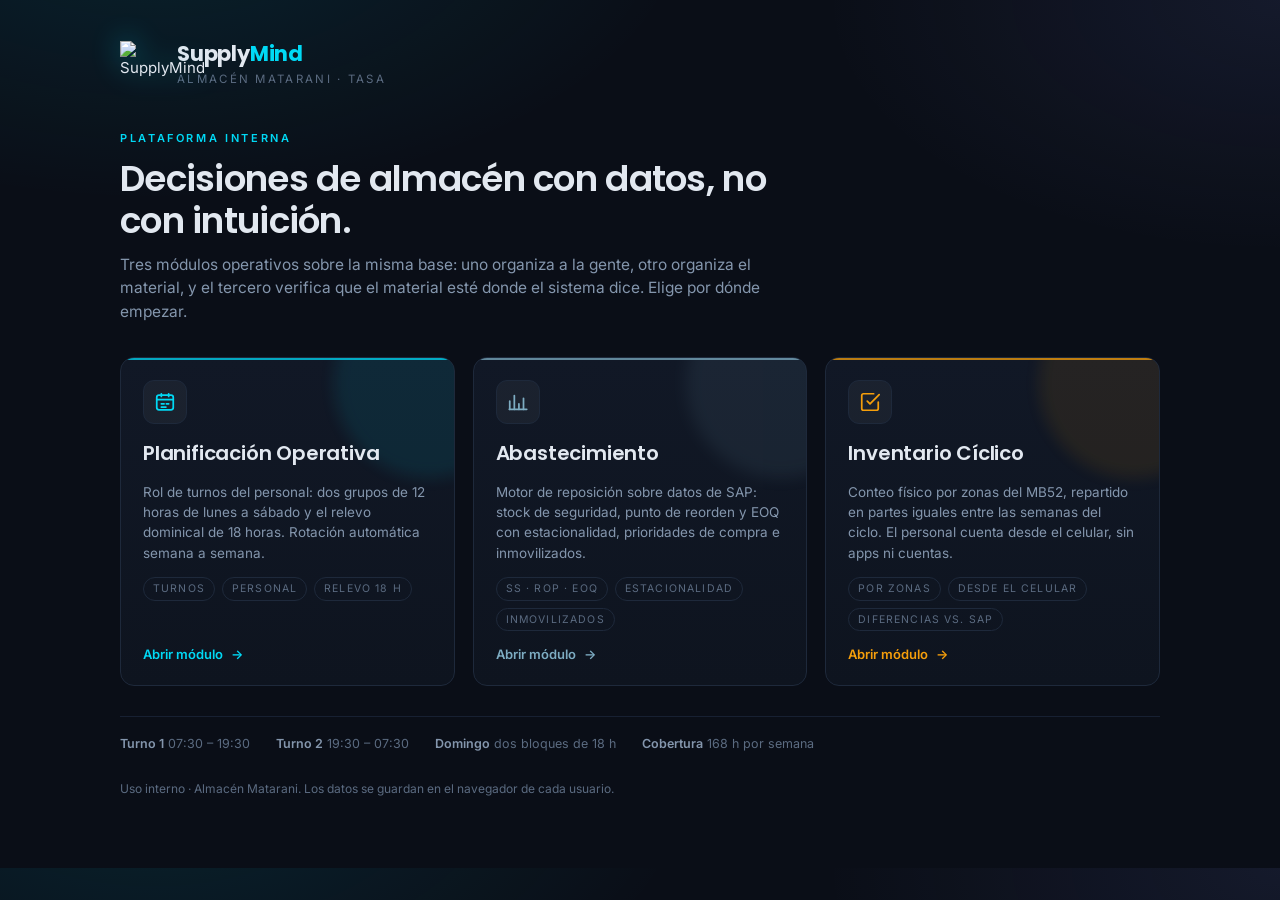
==== commit 50baf32d: "Update title and branding in index.html" ====
--- a/index.html
+++ b/index.html
@@ -3,7 +3,7 @@
 <html lang="es">
 <meta charset="utf-8">
 <meta name="viewport" content="width=device-width, initial-scale=1">
-<title>Supply AI — TASA</title>
+<title>SupplyMind — TASA</title>
 <link rel="preconnect" href="https://fonts.googleapis.com">
 <link rel="preconnect" href="https://fonts.gstatic.com" crossorigin>
 <link href="https://fonts.googleapis.com/css2?family=Poppins:wght@500;600;700&family=Inter:wght@400;500;600&display=swap" rel="stylesheet">
@@ -11,24 +11,24 @@
   :root{
     --bg:#0a0e17; --panel:#111826; --panel-2:#0e141f;
     --line:#1e293b; --line-soft:#172032;
-    --cyan:#22d3ee; --cyan-deep:#0e7490;
-    --violet:#818cf8; --amber:#f59e0b;
+    --cyan:#00d9f5; --cyan-deep:#0e7490;
+    --violet:#818cf8; --amber:#f59e0b; --slate:#374854; --steel:#7dacc2;
     --text:#e2e8f0; --muted:#8496ad; --dim:#5b6b81;
     --head:"Poppins",-apple-system,system-ui,sans-serif;
     --body:"Inter",-apple-system,system-ui,sans-serif;
   }
   *{box-sizing:border-box}
   body{margin:0;background:var(--bg);color:var(--text);font-family:var(--body);font-size:15px;line-height:1.5;
-    background-image:radial-gradient(900px 480px at 12% -10%,rgba(34,211,238,.10),transparent 60%),
+    background-image:radial-gradient(900px 480px at 12% -10%,rgba(0,217,245,.10),transparent 60%),
                      radial-gradient(760px 420px at 100% 0%,rgba(129,140,248,.09),transparent 60%);}
   a{color:inherit;text-decoration:none}
   .wrap{max-width:1080px;margin:0 auto;padding:38px 20px 70px}
 
   /* marca */
   .brand{display:flex;align-items:center;gap:13px}
-  .mark{width:40px;height:40px;border-radius:11px;background:linear-gradient(145deg,var(--cyan),var(--cyan-deep));
-    display:grid;place-items:center;box-shadow:0 0 26px rgba(34,211,238,.35)}
-  .mark svg{width:22px;height:22px}
+  .mark{width:44px;height:44px;border-radius:11px;display:grid;place-items:center;
+    filter:drop-shadow(0 0 14px rgba(0,217,245,.45))}
+  .mark img{width:100%;height:100%;object-fit:contain}
   .brand .n{font-family:var(--head);font-weight:700;font-size:21px;letter-spacing:-.01em}
   .brand .n span{color:var(--cyan)}
   .brand .s{font-size:11.5px;color:var(--dim);text-transform:uppercase;letter-spacing:.2em;margin-top:1px}
@@ -61,7 +61,7 @@
   .mod:hover .go .arrow{transform:translateX(4px)}
 
   .mod-plan{--accent:var(--cyan)}
-  .mod-abas{--accent:var(--violet)}
+  .mod-abas{--accent:var(--steel)}
   .mod-inv{--accent:var(--amber)}
 
   /* pie */
@@ -76,12 +76,10 @@
 <div class="wrap">
   <div class="brand">
     <div class="mark" aria-hidden="true">
-      <svg viewBox="0 0 24 24" fill="none" stroke="#04121a" stroke-width="2.1" stroke-linecap="round" stroke-linejoin="round">
-        <path d="M3 17l5-6 4 3 5-7 4 4"/><circle cx="8" cy="11" r="1.4" fill="#04121a"/>
-      </svg>
+      <img src="assets/logo-supplymind.png" alt="SupplyMind" />
     </div>
     <div>
-      <div class="n">Supply<span>AI</span></div>
+      <div class="n">Supply<span>Mind</span></div>
       <div class="s">Almacén Matarani · TASA</div>
     </div>
   </div>
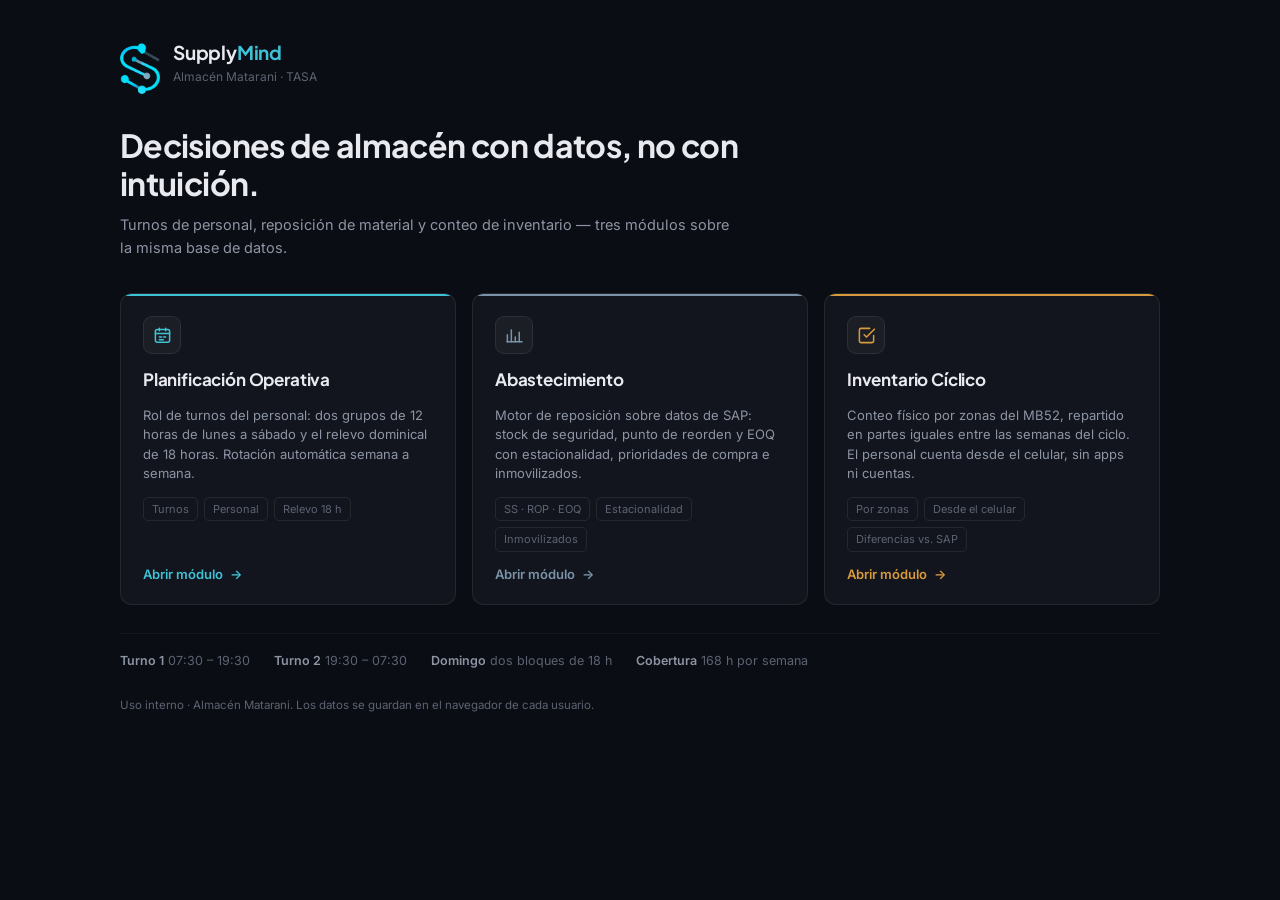
==== commit 569fef35: "Refactor styles and update hero section content Updated styles and content in index.html to enhance " ====
--- a/index.html
+++ b/index.html
@@ -1,4 +1,3 @@
-
 <!DOCTYPE html>
 <html lang="es">
 <meta charset="utf-8">
@@ -6,58 +5,54 @@
 <title>SupplyMind — TASA</title>
 <link rel="preconnect" href="https://fonts.googleapis.com">
 <link rel="preconnect" href="https://fonts.gstatic.com" crossorigin>
-<link href="https://fonts.googleapis.com/css2?family=Poppins:wght@500;600;700&family=Inter:wght@400;500;600&display=swap" rel="stylesheet">
+<link href="https://fonts.googleapis.com/css2?family=Plus+Jakarta+Sans:wght@600;700;800&family=Inter:wght@400;500;600&display=swap" rel="stylesheet">
 <style>
   :root{
-    --bg:#0a0e17; --panel:#111826; --panel-2:#0e141f;
-    --line:#1e293b; --line-soft:#172032;
-    --cyan:#00d9f5; --cyan-deep:#0e7490;
-    --violet:#818cf8; --amber:#f59e0b; --slate:#374854; --steel:#7dacc2;
-    --text:#e2e8f0; --muted:#8496ad; --dim:#5b6b81;
-    --head:"Poppins",-apple-system,system-ui,sans-serif;
+    --bg:#0a0d13; --panel:#12151d; --panel-2:#0e1118;
+    --line:rgba(255,255,255,.08); --line-soft:rgba(255,255,255,.05);
+    --cyan:#3fc1d6; --cyan-deep:#1f8fa3;
+    --violet:#a78bfa; --amber:#d99a3d; --slate:#374854; --steel:#7a93a8;
+    --text:#e8eaef; --muted:#8d94a3; --dim:#5c6372;
+    --head:"Plus Jakarta Sans",-apple-system,system-ui,sans-serif;
     --body:"Inter",-apple-system,system-ui,sans-serif;
   }
   *{box-sizing:border-box}
-  body{margin:0;background:var(--bg);color:var(--text);font-family:var(--body);font-size:15px;line-height:1.5;
-    background-image:radial-gradient(900px 480px at 12% -10%,rgba(0,217,245,.10),transparent 60%),
-                     radial-gradient(760px 420px at 100% 0%,rgba(129,140,248,.09),transparent 60%);}
+  body{margin:0;background:var(--bg);color:var(--text);font-family:var(--body);font-size:15px;line-height:1.5;}
   a{color:inherit;text-decoration:none}
-  .wrap{max-width:1080px;margin:0 auto;padding:38px 20px 70px}
+  .wrap{max-width:1080px;margin:0 auto;padding:38px 20px 70px;animation:aparecer .35s cubic-bezier(.2,.7,.3,1)}
+  @keyframes aparecer{from{opacity:0;transform:translateY(8px)}to{opacity:1;transform:translateY(0)}}
+  @media (prefers-reduced-motion: reduce){ *{animation-duration:.001ms!important;transition-duration:.001ms!important} }
 
   /* marca */
   .brand{display:flex;align-items:center;gap:13px}
-  .mark{width:44px;height:44px;border-radius:11px;display:grid;place-items:center;
-    filter:drop-shadow(0 0 14px rgba(0,217,245,.45))}
+  .mark{width:40px;height:40px;border-radius:10px;display:grid;place-items:center}
   .mark img{width:100%;height:100%;object-fit:contain}
-  .brand .n{font-family:var(--head);font-weight:700;font-size:21px;letter-spacing:-.01em}
+  .brand .n{font-family:var(--head);font-weight:700;font-size:19px;letter-spacing:-.01em}
   .brand .n span{color:var(--cyan)}
-  .brand .s{font-size:11.5px;color:var(--dim);text-transform:uppercase;letter-spacing:.2em;margin-top:1px}
+  .brand .s{font-size:12px;color:var(--dim);margin-top:1px}
 
-  .hero{margin:42px 0 8px;max-width:660px}
-  .kicker{font-size:11px;text-transform:uppercase;letter-spacing:.24em;color:var(--cyan);font-weight:600}
-  .hero h1{font-family:var(--head);font-weight:600;font-size:36px;line-height:1.15;margin:12px 0 12px;letter-spacing:-.02em}
-  .hero p{color:var(--muted);margin:0;font-size:15.5px}
+  .hero{margin:40px 0 8px;max-width:620px}
+  .hero h1{font-family:var(--head);font-weight:700;font-size:32px;line-height:1.2;margin:0 0 12px;letter-spacing:-.02em}
+  .hero p{color:var(--muted);margin:0;font-size:14.5px;line-height:1.55}
 
   /* módulos */
-  .grid{display:grid;grid-template-columns:1fr 1fr 1fr;gap:18px;margin-top:34px}
-  .mod{position:relative;background:linear-gradient(180deg,var(--panel),var(--panel-2));border:1px solid var(--line);
-    border-radius:14px;padding:22px 22px 20px;display:flex;flex-direction:column;gap:14px;min-height:238px;
-    transition:border-color .18s,transform .18s,box-shadow .18s;overflow:hidden}
-  .mod:before{content:"";position:absolute;left:0;right:0;top:0;height:2px;background:var(--accent);opacity:.75}
-  .mod:after{content:"";position:absolute;width:190px;height:190px;right:-70px;top:-70px;border-radius:50%;
-    background:var(--accent);opacity:.09;filter:blur(8px)}
-  .mod:hover,.mod:focus-visible{transform:translateY(-3px);border-color:var(--accent);box-shadow:0 16px 40px rgba(0,0,0,.45);outline:none}
-  .ico{width:44px;height:44px;border-radius:11px;display:grid;place-items:center;background:rgba(255,255,255,.045);
+  .grid{display:grid;grid-template-columns:1fr 1fr 1fr;gap:16px;margin-top:34px}
+  .mod{position:relative;background:var(--panel);border:1px solid var(--line);
+    border-radius:12px;padding:22px 22px 20px;display:flex;flex-direction:column;gap:13px;min-height:222px;
+    transition:border-color .2s cubic-bezier(.2,.7,.3,1),transform .2s cubic-bezier(.2,.7,.3,1);overflow:hidden}
+  .mod:before{content:"";position:absolute;left:0;right:0;top:0;height:2px;background:var(--accent)}
+  .mod:hover,.mod:focus-visible{transform:translateY(-3px);border-color:var(--accent);outline:none}
+  .mod:active{transform:translateY(-1px) scale(.99)}
+  .ico{width:38px;height:38px;border-radius:9px;display:grid;place-items:center;background:rgba(255,255,255,.04);
     border:1px solid var(--line);color:var(--accent);position:relative;z-index:1}
-  .ico svg{width:22px;height:22px}
-  .mod h2{font-family:var(--head);font-weight:600;font-size:20px;margin:0;letter-spacing:-.01em;position:relative;z-index:1}
-  .mod p{margin:0;color:var(--muted);font-size:13.5px;position:relative;z-index:1}
-  .tags{display:flex;gap:7px;flex-wrap:wrap;position:relative;z-index:1}
-  .tag{font-size:10.5px;text-transform:uppercase;letter-spacing:.11em;color:var(--dim);
-    border:1px solid var(--line);border-radius:999px;padding:3px 9px}
-  .go{margin-top:auto;display:flex;align-items:center;gap:8px;font-size:13px;font-weight:600;color:var(--accent);
+  .ico svg{width:19px;height:19px}
+  .mod h2{font-family:var(--head);font-weight:700;font-size:17px;margin:0;letter-spacing:-.01em;position:relative;z-index:1}
+  .mod p{margin:0;color:var(--muted);font-size:13px;line-height:1.5;position:relative;z-index:1}
+  .tags{display:flex;gap:6px;flex-wrap:wrap;position:relative;z-index:1}
+  .tag{font-size:11px;color:var(--dim);border:1px solid var(--line);border-radius:5px;padding:3px 8px}
+  .go{margin-top:auto;display:flex;align-items:center;gap:7px;font-size:13px;font-weight:600;color:var(--accent);
     position:relative;z-index:1}
-  .go .arrow{transition:transform .18s}
+  .go .arrow{transition:transform .18s cubic-bezier(.2,.7,.3,1)}
   .mod:hover .go .arrow{transform:translateX(4px)}
 
   .mod-plan{--accent:var(--cyan)}
@@ -65,12 +60,12 @@
   .mod-inv{--accent:var(--amber)}
 
   /* pie */
-  .strip{margin-top:30px;display:flex;gap:26px;flex-wrap:wrap;padding-top:18px;border-top:1px solid var(--line-soft);
+  .strip{margin-top:28px;display:flex;gap:24px;flex-wrap:wrap;padding-top:18px;border-top:1px solid var(--line-soft);
     font-size:12.5px;color:var(--dim)}
   .strip b{color:var(--muted);font-weight:600}
-  footer{margin-top:26px;font-size:12px;color:var(--dim)}
+  footer{margin-top:26px;font-size:11.5px;color:var(--dim)}
   @media (max-width:920px){ .grid{grid-template-columns:1fr 1fr} }
-  @media (max-width:720px){ .grid{grid-template-columns:1fr} .hero h1{font-size:28px} }
+  @media (max-width:720px){ .grid{grid-template-columns:1fr} .hero h1{font-size:26px} }
 </style>
 
 <div class="wrap">
@@ -85,9 +80,8 @@
   </div>
 
   <div class="hero">
-    <div class="kicker">Plataforma interna</div>
     <h1>Decisiones de almacén con datos, no con intuición.</h1>
-    <p>Tres módulos operativos sobre la misma base: uno organiza a la gente, otro organiza el material, y el tercero verifica que el material esté donde el sistema dice. Elige por dónde empezar.</p>
+    <p>Turnos de personal, reposición de material y conteo de inventario — tres módulos sobre la misma base de datos.</p>
   </div>
 
   <div class="grid">
